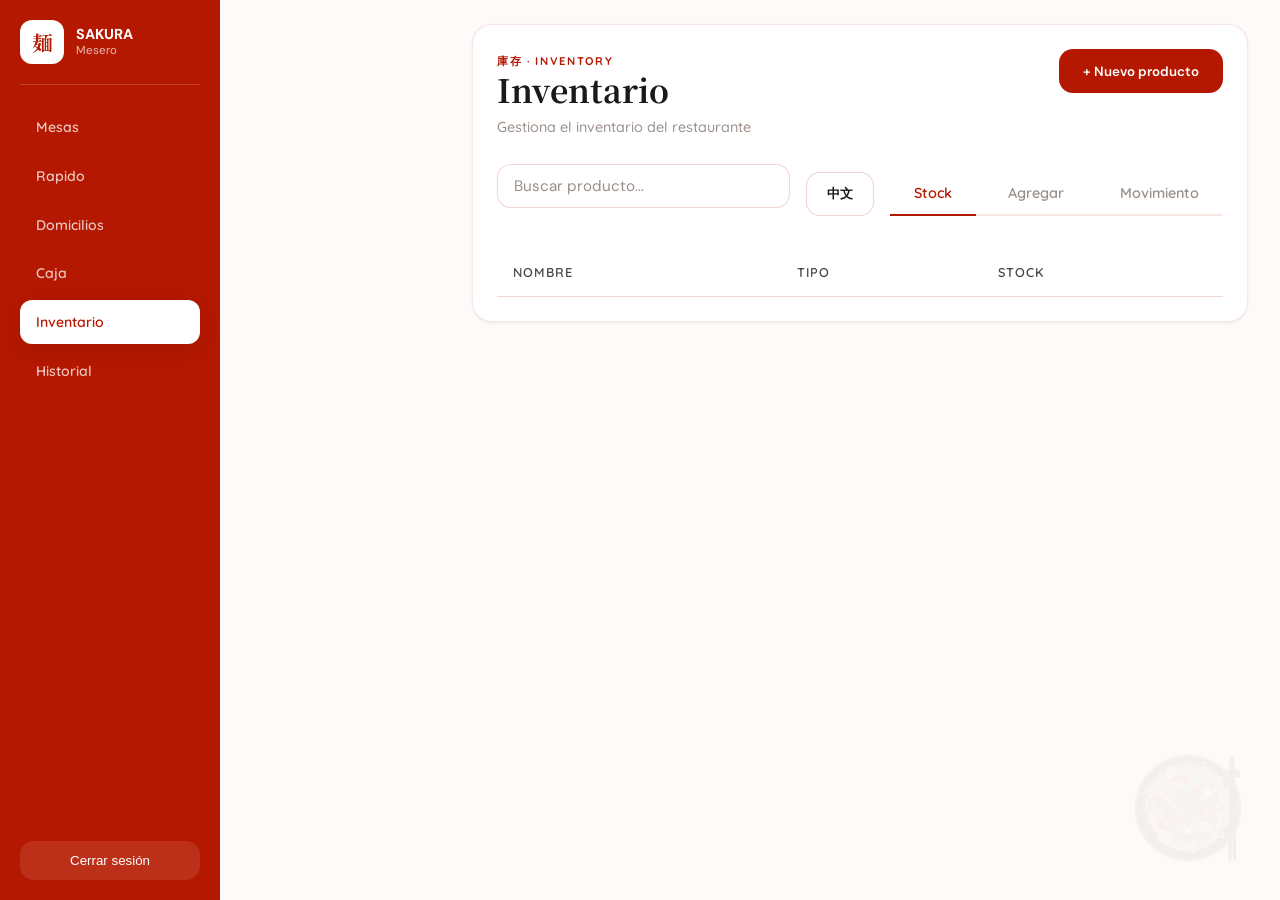
==== inventario/index.html @ f03bff2b "Cambios en rapido" ====
<!DOCTYPE html>
<html lang="es">
<head>
  <meta charset="UTF-8">
  <title>Inventario</title>
  <link rel="stylesheet" href="./style.css">
  <script src="script.js" defer></script>
</head>
<body>

<!-- Logo SAKURA -->


<!-- Kanjis decorativos -->
<span class="kanji-decorative" style="
  position: fixed;
  top: 2rem;
  left: 2rem;
  font-size: 8rem;
  line-height: 1;
  display: block;
  color: hsla(10, 80%, 55%, 0.08);
  font-weight: 700;
  user-select: none;
  z-index: 0;
">紅</span>

<!-- Imagen decorativa rotando -->
<img src="../src/chopsuey.png" alt="" class="decor-rotate" style="user-select: none;">

<div class="layout">
<aside class="sidebar">

  <div class="brand">
    <div class="logo">麺</div>
    <div>
      <h3>SAKURA</h3>
      <span>Mesero</span>
    </div>
  </div>

  <nav>
    <a href="../mesas/mesas_pedidos.html">Mesas</a>
      <a href="../NewRapido/index.html">Rapido</a>
      <a href="../domicilios/domicilios.html">Domicilios</a>
      <a href="../NewRapido/caja.html">Caja</a>
      <a class="active">Inventario</a>
      <a href="../historial/historial.html">Historial</a>
  </nav>

  <button class="logout" onclick="location.href = '../login/index.html'">Cerrar sesión</button>

</aside>

<main class="content">
  <div class="container">

    <div class="card">

      <!-- HEADER -->
      <div class="header">
        <div class="header-left">
          <span class="breadcrumb" id="breadcrumb">庫存 · INVENTORY</span>
          <h1 id="pageTitle">Inventario</h1>
          <p id="pageSubtitle">Gestiona el inventario del restaurante</p>
        </div>
        <button class="btn-primary" id="newBtn" onclick="cambiarSeccion('crear', document.querySelectorAll('.tabs button')[1])">+ Nuevo producto</button>
      </div>

      <div class="filters">
        <input type="text" id="search" placeholder="Buscar producto..." onkeyup="filtrar()">
        <button id="langToggle" class="lang-btn" onclick="cambiarIdioma()">中文</button>

        <div class="tabs">
          <button onclick="cambiarSeccion('stock', this)" class="active" id="tabStock">Stock</button>
        <button onclick="cambiarSeccion('crear', this)" id="tabCrear">Agregar</button>
        <button onclick="cambiarSeccion('mov', this)" id="tabMov">Movimiento</button>
        </div>
      </div>

      <!-- STOCK -->
      <div id="stock" class="seccion active">
        <table>
          <thead>
            <tr>
              <th id="thNombre">Nombre</th>
              <th id="thTipo">Tipo</th>
              <th id="thStock">Stock</th>
            </tr>
          </thead>
          <tbody id="tablaBody"></tbody>
        </table>
      </div>

      <!-- CREAR -->
      <div id="crear" class="seccion">
        <input type="text" id="nombre" placeholder="Nombre">
        <select id="tipo">
          <option value="gramos" id="optGramos">Gramos</option>
          <option value="unidad" id="optUnidad">Unidad</option>
        </select>
        <input type="number" id="stockInput" placeholder="Stock">
        <button class="btn-main" id="btnCrear" onclick="crearInsumo()">Crear</button>
      </div>

      <!-- MOVIMIENTO -->
      <div id="mov" class="seccion">
        <select id="insumoSelect"></select>
        <input type="number" id="cantidadMov" placeholder="Cantidad">
        <select id="tipoMov">
          <option value="entrada" id="optEntrada">Entrada</option>
          <option value="salida" id="optSalida">Salida</option>
          <option value="ajuste" id="optAjuste">Ajuste</option>
        </select>
        <button class="btn-main" id="btnAplicar" onclick="registrarMovimiento()">Aplicar</button>
      </div>

    </div>

  </div>
</main>

<div id="toast" class="toast"></div>
</body>
</html>
---- inventario/style.css ----
@import url('https://fonts.googleapis.com/css2?family=DM+Sans:wght@300;400;500;600;700&family=Noto+Serif+SC:wght@400;600;700&family=Quicksand:wght@400;500;600;700&display=swap');

/* ============================================================
   INVENTARIO — Sistema de diseño unificado con NewRapido
   Tablet-first · Sin scroll horizontal · Touch-optimized
   ============================================================ */

:root {
  --red:          #b41800;
  --red-hover:    #961400;
  --red-dark:     #7e1100;
  --red-soft:     #fae8e5;
  --red-ghost:    rgba(180,24,0,.08);

  --bg:           #ffffff;
  --bg-soft:      #fdfaf9;
  --bg-muted:     #f5f0ee;

  --ink:          #1a1a1a;
  --ink-soft:     #4a4540;
  --muted:        #9a8f89;
  --border:       rgba(180,24,0,.18);
  --border-light: rgba(180,24,0,.10);

  --sidebar-w:    220px;
  --header-h:     72px;

  --radius:       14px;
  --radius-lg:    20px;
  --radius-xl:    28px;

  --shadow-sm:    0 1px 3px rgba(60,20,10,.07);
  --shadow-md:    0 6px 20px rgba(60,20,10,.10);
  --shadow-lg:    0 16px 48px rgba(60,20,10,.14);

  --font-body:    'DM Sans', system-ui, sans-serif;
  --font-display: 'Noto Serif SC', serif;
  --font-ui:      'Quicksand', sans-serif;

  --transition:   .2s cubic-bezier(.4,0,.2,1);
}

*, *::before, *::after { 
  box-sizing: border-box; 
  margin: 0; 
  padding: 0; 
}

html {
  height: 100%;
  font-size: 16px;
  -webkit-text-size-adjust: 100%;
}

body {
  font-family: var(--font-body);
  background: var(--bg-soft);
  color: var(--ink);
  height: 100%;
  overflow-x: hidden;
  overflow-y: auto;
  -webkit-font-smoothing: antialiased;
  -webkit-tap-highlight-color: transparent;
}

.layout {
  display: flex;
  min-height: 100vh;
  overflow: hidden;
}

.sidebar {
  width: var(--sidebar-w);
  height: 100vh;
  background: var(--red);
  display: flex;
  flex-direction: column;
  padding: 1.25rem;
  z-index: 50;
  overflow: hidden;
  flex-shrink: 0;
}

.brand {
  display: flex;
  align-items: center;
  gap: .75rem;
  padding-bottom: 1.25rem;
  border-bottom: 1px solid rgba(255,255,255,.18);
  margin-bottom: 1.25rem;
  flex-shrink: 0;
}

.logo {
  width: 44px; 
  height: 44px;
  background: white;
  border-radius: 12px;
  display: flex;
  align-items: center;
  justify-content: center;
  flex-shrink: 0;
  overflow: hidden;
  font-family: var(--font-display);
  font-size: 1.3rem;
  color: var(--red);
  font-weight: 700;
  margin: 0;
  padding: 0;
}

.brand h3 {
  font-size: .9rem;
  font-weight: 700;
  color: white;
  line-height: 1.2;
  margin: 0;
}

.brand span {
  font-size: .72rem;
  color: rgba(255,255,255,.7);
  display: block;
}

nav {
  display: flex;
  flex-direction: column;
  gap: .3rem;
  flex: 1;
}

nav a {
  display: flex;
  align-items: center;
  gap: .6rem;
  padding: .75rem 1rem;
  border-radius: 12px;
  font-size: .875rem;
  font-weight: 600;
  color: rgba(255,255,255,.75);
  transition: var(--transition);
  font-family: var(--font-ui);
  min-height: 44px;
  text-decoration: none;
}

nav a:hover {
  background: rgba(255,255,255,.12);
  color: white;
}

nav a.active {
  background: white;
  color: var(--red);
  box-shadow: var(--shadow-md);
}

.logout {
  margin-top: auto;
  background: rgba(255,255,255,0.1);
  border: none;
  color: white;
  cursor: pointer;
  padding: 12px;
  border-radius: var(--radius);
  font-weight: 500;
  transition: background 0.2s;
}

.logout:hover {
 background: rgba(255,255,255,0.2);
}

.content {
  margin-left: var(--sidebar-w);
  flex: 1;
  display: flex;
  flex-direction: column;
  height: 100vh;
  overflow: hidden;
  min-width: 0;
}

.container {
  flex: 1;
  overflow-y: auto;
  overflow-x: hidden;
  padding: 1.5rem 2rem;
}

.card {
  background: var(--bg);
  border-radius: var(--radius-lg);
  border: 1px solid var(--border-light);
  box-shadow: var(--shadow-sm);
  padding: 1.5rem;
}

.header {
  display: flex;
  justify-content: space-between;
  align-items: flex-start;
  margin-bottom: 1.5rem;
  gap: 2rem;
}

.header-left {
  flex: 1;
}

.breadcrumb {
  font-size: .7rem;
  font-weight: 700;
  letter-spacing: .15em;
  text-transform: uppercase;
  color: var(--red);
  font-family: var(--font-ui);
  margin-bottom: .5rem;
}

#pageTitle {
  font-family: var(--font-display);
  font-size: clamp(1.5rem, 2.5vw, 2.25rem);
  font-weight: 700;
  line-height: 1.2;
  color: var(--ink);
  margin-bottom: .5rem;
}

#pageSubtitle {
  font-size: .9rem;
  color: var(--muted);
  line-height: 1.65;
  font-family: var(--font-ui);
  font-weight: 500;
}

.btn-primary {
  background: var(--red);
  color: white;
  border: none;
  padding: .75rem 1.5rem;
  border-radius: var(--radius);
  font-weight: 600;
  cursor: pointer;
  transition: var(--transition);
  font-family: var(--font-body);
  min-height: 44px;
  display: flex;
  align-items: center;
  white-space: nowrap;
}

.btn-primary:hover {
  background: var(--red-hover);
  box-shadow: var(--shadow-md);
}

.filters {
  display: flex;
  gap: 1rem;
  align-items: center;
  margin-bottom: 1.5rem;
  flex-wrap: wrap;
}

#search {
  flex: 1;
  min-width: 250px;
  height: 44px;
  border: 1.5px solid var(--border);
  background: var(--bg);
  border-radius: var(--radius);
  padding: 0 1rem;
  color: var(--ink);
  outline: none;
  transition: var(--transition);
  font-size: .95rem;
  font-family: var(--font-body);
}

#search::placeholder { color: var(--muted); }

#search:focus {
  border-color: var(--red);
  box-shadow: 0 0 0 3px rgba(180,24,0,.1);
}

.lang-btn {
  background: white;
  border: 1.5px solid var(--border);
  color: var(--ink);
  padding: .75rem 1.25rem;
  border-radius: var(--radius);
  cursor: pointer;
  font-weight: 600;
  transition: var(--transition);
  font-family: var(--font-ui);
  min-height: 44px;
}

.lang-btn:hover {
  border-color: var(--red);
  color: var(--red);
}

.tabs {
  display: flex;
  gap: .5rem;
  border-bottom: 2px solid var(--border-light);
}

.tabs button {
  padding: .75rem 1.5rem;
  border: none;
  background: none;
  color: var(--muted);
  font-weight: 600;
  cursor: pointer;
  transition: var(--transition);
  font-family: var(--font-ui);
  border-bottom: 2px solid transparent;
  margin-bottom: -2px;
  font-size: .9rem;
}

.tabs button:hover {
  color: var(--ink);
}

.tabs button.active {
  color: var(--red);
  border-bottom-color: var(--red);
}

.seccion {
  display: none;
}

.seccion.active {
  display: block;
  animation: fadeSlideUp .3s ease both;
}

@keyframes fadeSlideUp {
  from {
    opacity: 0;
    transform: translateY(10px);
  }
  to {
    opacity: 1;
    transform: translateY(0);
  }
}

table {
  width: 100%;
  border-collapse: collapse;
  margin-top: 1rem;
}

thead th {
  text-align: left;
  padding: 1rem;
  font-weight: 600;
  color: var(--ink-soft);
  font-size: .8rem;
  text-transform: uppercase;
  letter-spacing: .08em;
  border-bottom: 1.5px solid var(--border);
  font-family: var(--font-ui);
}

tbody td {
  padding: 1rem;
  border-bottom: 1px solid var(--border-light);
  color: var(--ink);
  font-size: .9rem;
}

tbody tr:hover {
  background: var(--bg-soft);
}

input[type="text"],
input[type="number"],
input[type="email"],
input[type="password"],
select,
textarea {
  width: 100%;
  padding: .75rem 1rem;
  border: 1.5px solid var(--border);
  background: var(--bg);
  border-radius: var(--radius);
  color: var(--ink);
  outline: none;
  transition: var(--transition);
  font-size: .95rem;
  font-family: var(--font-body);
  margin-bottom: 1rem;
}

input::placeholder,
textarea::placeholder {
  color: var(--muted);
}

input:focus,
select:focus,
textarea:focus {
  border-color: var(--red);
  box-shadow: 0 0 0 3px rgba(180,24,0,.1);
}

.btn-main {
  background: var(--red);
  color: white;
  border: none;
  padding: .75rem 1.5rem;
  border-radius: var(--radius);
  font-weight: 600;
  cursor: pointer;
  transition: var(--transition);
  width: 100%;
  min-height: 44px;
  font-family: var(--font-body);
}

.btn-main:hover {
  background: var(--red-hover);
}



/* ================= DECORATIVES ================= */

.kanji-decorative {
    font-family: 'Noto Serif JP', serif;
    pointer-events: none;
}

.decor-rotate {
    position: fixed;
    bottom: 2rem;
    right: 2rem;
    width: 120px;
    height: 120px;
    opacity: 0.05;
    animation: rotate 20s linear infinite;
    pointer-events: none;
}

@keyframes rotate {
    from { transform: rotate(0deg); }
    to { transform: rotate(360deg); }
}
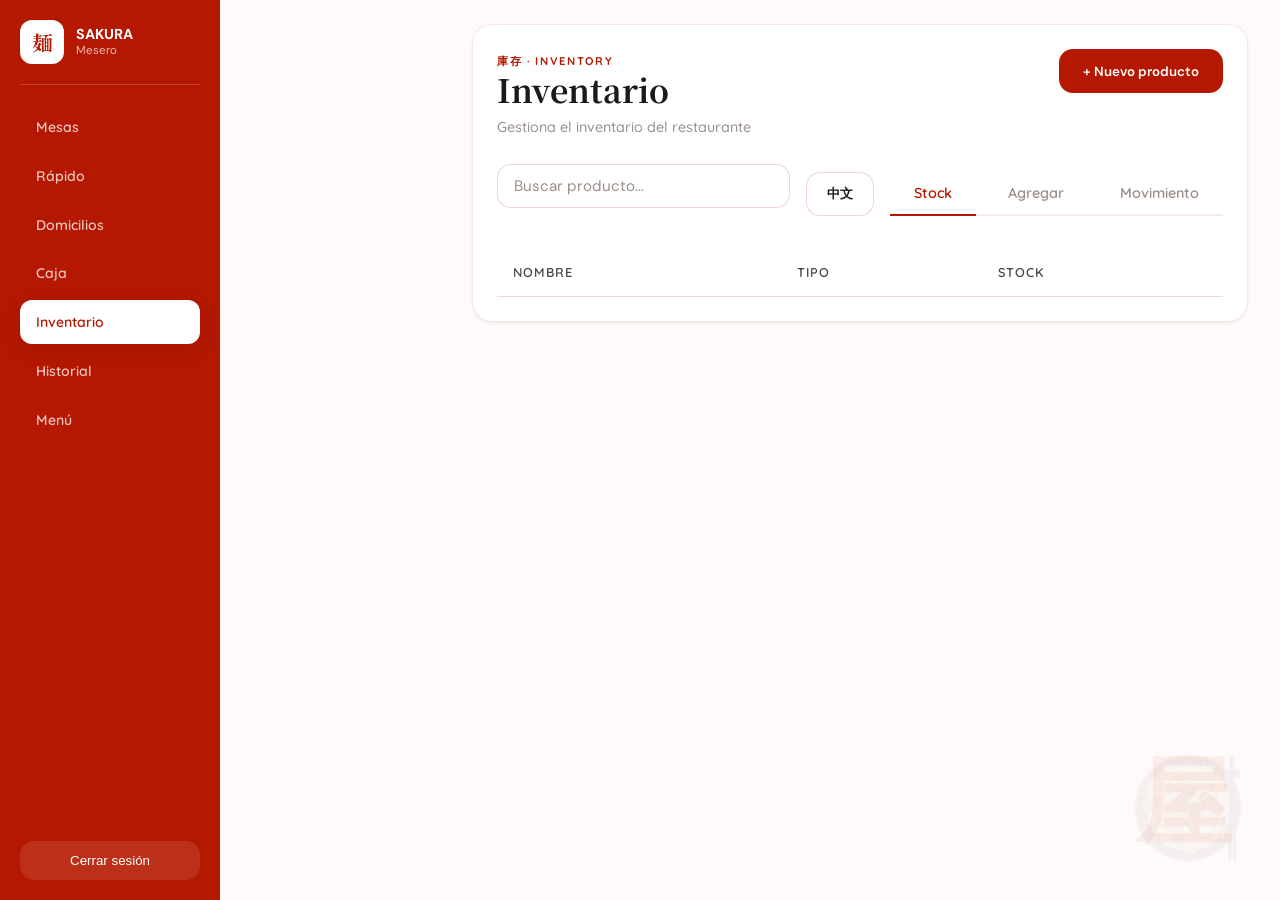
==== commit 0c96101c: "menu agregado" ====
--- a/inventario/index.html
+++ b/inventario/index.html
@@ -25,6 +25,19 @@
   z-index: 0;
 ">紅</span>
 
+<span class="kanji-decorative" style="
+  position: fixed;
+  bottom: 3rem;
+  right: 3rem;
+  font-size: 6rem;
+  line-height: 1;
+  display: block;
+  color: hsla(10, 80%, 55%, 0.08);
+  font-weight: 700;
+  user-select: none;
+  z-index: 0;
+">屋</span>
+
 <!-- Imagen decorativa rotando -->
 <img src="../src/chopsuey.png" alt="" class="decor-rotate" style="user-select: none;">
 
@@ -41,11 +54,12 @@
 
   <nav>
     <a href="../mesas/mesas_pedidos.html">Mesas</a>
-      <a href="../NewRapido/index.html">Rapido</a>
-      <a href="../domicilios/domicilios.html">Domicilios</a>
-      <a href="../NewRapido/caja.html">Caja</a>
-      <a class="active">Inventario</a>
-      <a href="../historial/historial.html">Historial</a>
+    <a href="../NewRapido/index.html">Rápido</a>
+    <a href="../domicilios/domicilios.html">Domicilios</a>
+    <a href="#">Caja</a>
+    <a class="active">Inventario</a>
+    <a href="../historial/historial.html">Historial</a>
+    <a href="../menu/menu.html">Menú</a>
   </nav>
 
   <button class="logout" onclick="location.href = '../login/index.html'">Cerrar sesión</button>
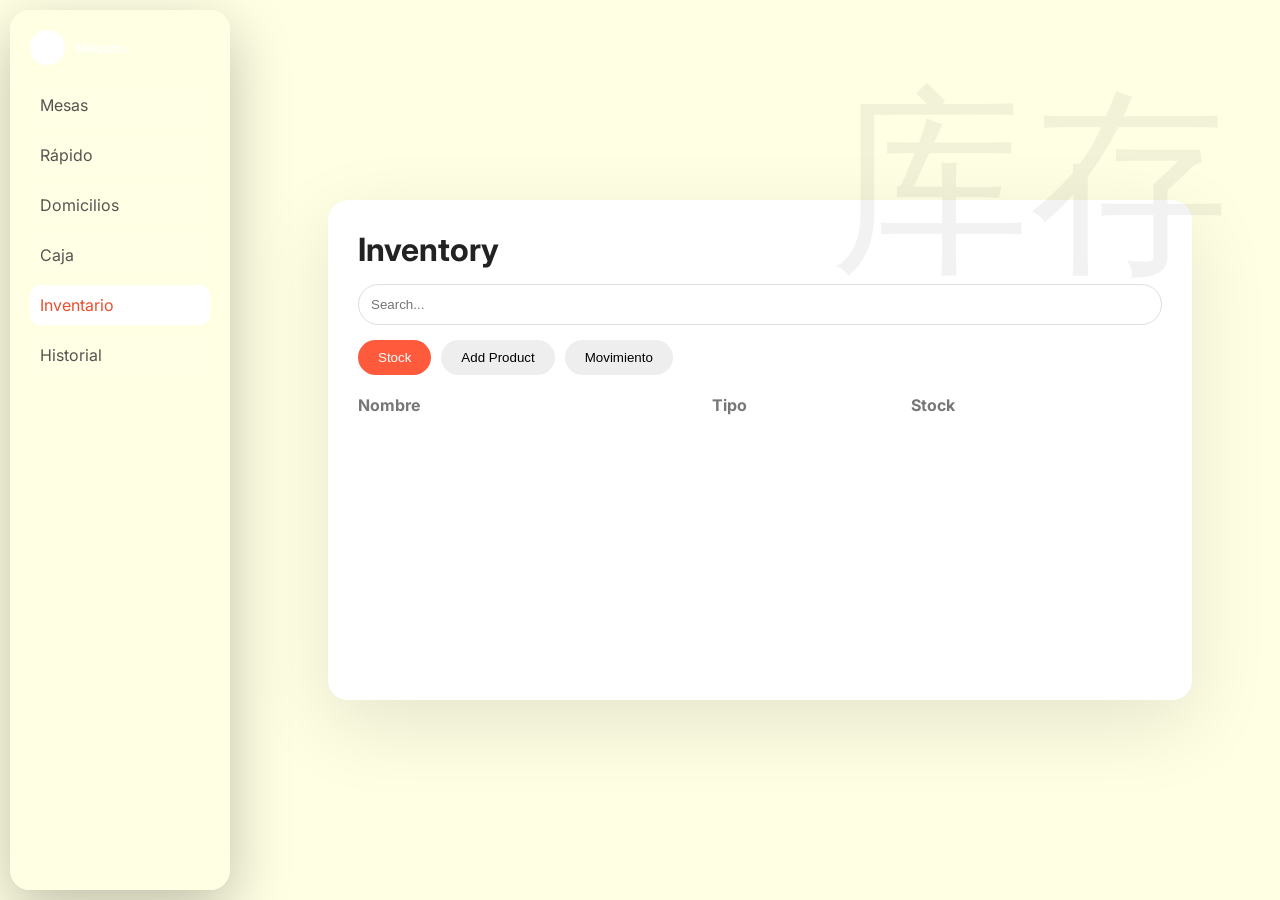
==== commit c4c61f7a: "Merge branch 'inventario'" ====
--- a/inventario/index.html
+++ b/inventario/index.html
@@ -4,91 +4,43 @@
   <meta charset="UTF-8">
   <title>Inventario</title>
   <link rel="stylesheet" href="./style.css">
-  <script src="script.js" defer></script>
 </head>
 <body>
 
-<!-- Logo SAKURA -->
-
-
-<!-- Kanjis decorativos -->
-<span class="kanji-decorative" style="
-  position: fixed;
-  top: 2rem;
-  left: 2rem;
-  font-size: 8rem;
-  line-height: 1;
-  display: block;
-  color: hsla(10, 80%, 55%, 0.08);
-  font-weight: 700;
-  user-select: none;
-  z-index: 0;
-">紅</span>
-
-<span class="kanji-decorative" style="
-  position: fixed;
-  bottom: 3rem;
-  right: 3rem;
-  font-size: 6rem;
-  line-height: 1;
-  display: block;
-  color: hsla(10, 80%, 55%, 0.08);
-  font-weight: 700;
-  user-select: none;
-  z-index: 0;
-">屋</span>
-
-<!-- Imagen decorativa rotando -->
-<img src="../src/chopsuey.png" alt="" class="decor-rotate" style="user-select: none;">
-
-<div class="layout">
+<div class="app">
 <aside class="sidebar">
 
-  <div class="brand">
-    <div class="logo">麺</div>
-    <div>
-      <h3>SAKURA</h3>
-      <span>Mesero</span>
-    </div>
+  <div class="user">
+    <div class="avatar"></div>
+    <span>Mesero</span>
   </div>
 
   <nav>
-    <a href="../mesas/mesas_pedidos.html">Mesas</a>
-    <a href="../NewRapido/index.html">Rápido</a>
-    <a href="../domicilios/domicilios.html">Domicilios</a>
-    <a href="#">Caja</a>
-    <a class="active">Inventario</a>
-    <a href="../historial/historial.html">Historial</a>
-    <a href="../menu/menu.html">Menú</a>
+    <a href="../mesas/pedidos/mesas.pedidos.html">Mesas</a>
+    <a href="rapido.html">Rápido</a>
+    <a href="domicilios.html">Domicilios</a>
+    <a href="caja.html">Caja</a>
+    <a href="inventario.html" class="active">Inventario</a>
+    <a href="historial.html">Historial</a>
   </nav>
-
-  <button class="logout" onclick="location.href = '../login/index.html'">Cerrar sesión</button>
 
 </aside>
 
-<main class="content">
+<main class="main">
   <div class="container">
 
     <div class="card">
 
       <!-- HEADER -->
       <div class="header">
-        <div class="header-left">
-          <span class="breadcrumb" id="breadcrumb">庫存 · INVENTORY</span>
-          <h1 id="pageTitle">Inventario</h1>
-          <p id="pageSubtitle">Gestiona el inventario del restaurante</p>
-        </div>
-        <button class="btn-primary" id="newBtn" onclick="cambiarSeccion('crear', document.querySelectorAll('.tabs button')[1])">+ Nuevo producto</button>
-      </div>
+        <h1>Inventory</h1>
 
-      <div class="filters">
-        <input type="text" id="search" placeholder="Buscar producto..." onkeyup="filtrar()">
-        <button id="langToggle" class="lang-btn" onclick="cambiarIdioma()">中文</button>
+        <input type="text" id="search" placeholder="Search..." onkeyup="filtrar()">
 
         <div class="tabs">
-          <button onclick="cambiarSeccion('stock', this)" class="active" id="tabStock">Stock</button>
-        <button onclick="cambiarSeccion('crear', this)" id="tabCrear">Agregar</button>
-        <button onclick="cambiarSeccion('mov', this)" id="tabMov">Movimiento</button>
+          <button onclick="cambiarSeccion('stock', this)" class="active">Stock</button>
+        <button onclick="cambiarSeccion('crear', this)">Add Product</button>
+        <button onclick="cambiarSeccion('mov', this)">Movimiento</button>
         </div>
       </div>
 
@@ -97,9 +49,9 @@
         <table>
           <thead>
             <tr>
-              <th id="thNombre">Nombre</th>
-              <th id="thTipo">Tipo</th>
-              <th id="thStock">Stock</th>
+              <th>Nombre</th>
+              <th>Tipo</th>
+              <th>Stock</th>
             </tr>
           </thead>
           <tbody id="tablaBody"></tbody>
@@ -110,11 +62,11 @@
       <div id="crear" class="seccion">
         <input type="text" id="nombre" placeholder="Nombre">
         <select id="tipo">
-          <option value="gramos" id="optGramos">Gramos</option>
-          <option value="unidad" id="optUnidad">Unidad</option>
+          <option value="gramos">Gramos</option>
+          <option value="unidad">Unidad</option>
         </select>
         <input type="number" id="stockInput" placeholder="Stock">
-        <button class="btn-main" id="btnCrear" onclick="crearInsumo()">Crear</button>
+        <button class="btn-main" onclick="crearInsumo()">Crear</button>
       </div>
 
       <!-- MOVIMIENTO -->
@@ -122,11 +74,11 @@
         <select id="insumoSelect"></select>
         <input type="number" id="cantidadMov" placeholder="Cantidad">
         <select id="tipoMov">
-          <option value="entrada" id="optEntrada">Entrada</option>
-          <option value="salida" id="optSalida">Salida</option>
-          <option value="ajuste" id="optAjuste">Ajuste</option>
+          <option value="entrada">Entrada</option>
+          <option value="salida">Salida</option>
+          <option value="ajuste">Ajuste</option>
         </select>
-        <button class="btn-main" id="btnAplicar" onclick="registrarMovimiento()">Aplicar</button>
+        <button class="btn-main" onclick="registrarMovimiento()">Aplicar</button>
       </div>
 
     </div>
@@ -134,6 +86,13 @@
   </div>
 </main>
 
+</div>
+
+
+
+  </div>
+</div>
 <div id="toast" class="toast"></div>
+<script src="script.js"></script>
 </body>
 </html>
--- a/inventario/style.css
+++ b/inventario/style.css
@@ -1,458 +1,557 @@
-@import url('https://fonts.googleapis.com/css2?family=DM+Sans:wght@300;400;500;600;700&family=Noto+Serif+SC:wght@400;600;700&family=Quicksand:wght@400;500;600;700&display=swap');
-
-/* ============================================================
-   INVENTARIO — Sistema de diseño unificado con NewRapido
-   Tablet-first · Sin scroll horizontal · Touch-optimized
-   ============================================================ */
+@import url('https://fonts.googleapis.com/css2?family=Inter:wght@300;400;500;700&display=swap');
 
 :root {
-  --red:          #b41800;
-  --red-hover:    #961400;
-  --red-dark:     #7e1100;
-  --red-soft:     #fae8e5;
-  --red-ghost:    rgba(180,24,0,.08);
-
-  --bg:           #ffffff;
-  --bg-soft:      #fdfaf9;
-  --bg-muted:     #f5f0ee;
-
-  --ink:          #1a1a1a;
-  --ink-soft:     #4a4540;
-  --muted:        #9a8f89;
-  --border:       rgba(180,24,0,.18);
-  --border-light: rgba(180,24,0,.10);
-
-  --sidebar-w:    220px;
-  --header-h:     72px;
-
-  --radius:       14px;
-  --radius-lg:    20px;
-  --radius-xl:    28px;
-
-  --shadow-sm:    0 1px 3px rgba(60,20,10,.07);
-  --shadow-md:    0 6px 20px rgba(60,20,10,.10);
-  --shadow-lg:    0 16px 48px rgba(60,20,10,.14);
-
-  --font-body:    'DM Sans', system-ui, sans-serif;
-  --font-display: 'Noto Serif SC', serif;
-  --font-ui:      'Quicksand', sans-serif;
-
-  --transition:   .2s cubic-bezier(.4,0,.2,1);
-}
-
-*, *::before, *::after { 
-  box-sizing: border-box; 
-  margin: 0; 
-  padding: 0; 
-}
-
-html {
-  height: 100%;
-  font-size: 16px;
-  -webkit-text-size-adjust: 100%;
+    --primary: #ff5a3c;
+    --primary-dark: #e94e2e;
+    --sidebar: linear-gradient(180deg, rgb(255, 255, 228), rgb(255, 255, 228));
+    --bg: rgb(255, 255, 228);
+    --card: #2a2a2a;
+    --text: #ffffff;
+    --soft-text: #cfcfcf;
+}
+
+/* RESET */
+* {
+    box-sizing: border-box;
+    margin: 0;
+    padding: 0;
 }
 
 body {
-  font-family: var(--font-body);
-  background: var(--bg-soft);
-  color: var(--ink);
-  height: 100%;
-  overflow-x: hidden;
-  overflow-y: auto;
-  -webkit-font-smoothing: antialiased;
-  -webkit-tap-highlight-color: transparent;
-}
-
-.layout {
-  display: flex;
-  min-height: 100vh;
-  overflow: hidden;
-}
+    margin: 0;
+    font-family: 'Inter', sans-serif;
+    background: var(--bg);
+    color: var(--text);
+}
+
+/* ================= CARD PRINCIPAL ================= */
+
+.login__card {
+    width: 100%;
+    max-width: 2500px;
+    background: #ffffff;
+    border-radius: 24px;
+    padding: 50px;
+
+    display: flex;
+    position: relative;
+    overflow: hidden;
+
+    box-shadow: 0 20px 60px rgba(0, 0, 0, 0.06);
+}
+
+/* ================= SECCIONES ================= */
+
+.login__info,
+.login__visual,
+.register__info {
+    width: 50%;
+    transition: all 0.6s cubic-bezier(0.65, 0, 0.35, 1);
+}
+
+/* ================= TIPOGRAFÍA ================= */
+
+.login__chinese {
+    color: var(--primary);
+    font-size: 26px;
+    font-weight: 500;
+    margin-bottom: 20px;
+    letter-spacing: 2px;
+}
+
+.register__chinese {
+    color: var(--primary);
+    font-size: 24px;
+    font-weight: 500;
+}
+
+.login__title {
+    font-size: 36px;
+    font-weight: 700;
+    margin-bottom: 10px;
+    line-height: 1.2;
+    color: #2a2a2a;
+}
+
+h2{
+    color: #2a2a2a;
+}
+
+.login__text {
+    font-size: 14px;
+    line-height: 1.6;
+    color: hsl(0 0% 40%);
+    margin-bottom: 25px;
+}
+
+/* ================= FORM ================= */
+
+.form {
+    width: 100%;
+}
+
+.form__group {
+    margin-bottom: 15px;
+}
+
+.form input,
+select {
+    width: 100%;
+    height: 48px;
+    padding: 12px;
+    border: 1px solid var(--gray);
+    border-radius: 10px;
+    font-size: 14px;
+    background: var(--soft-gray);
+    transition: all 0.2s ease;
+}
+
+.form input:focus,
+select:focus {
+    outline: none;
+    border-color: var(--primary);
+    background: white;
+}
+
+/* ================= BOTONES ================= */
+
+.botones {
+    display: flex;
+    gap: 5px;
+    margin-top: 30px;
+    height: 52px;
+}
+
+.btn-primary {
+    width: 100%;
+    background: var(--primary);
+    color: white;
+    border: none;
+    padding: 10px;
+    border-radius: 8px;
+    cursor: pointer;
+}
+
+.btn-primary:hover {
+    background: #d94325;
+}
+
+.btn-secondary {
+    width: 100%;
+    border: 1px solid var(--primary);
+    background: transparent;
+    color: var(--primary);
+    padding: 10px;
+    border-radius: 8px;
+}
+
+.btn-secondary:hover {
+    background: var(--primary);
+    color: white;
+}
+
+.btn-thirdy {
+    width: 100%;
+    height: 52px;
+    margin-top: 10px;
+    background: transparent;
+    border: 1px solid var(--primary);
+    border-radius: 12px;
+    color: var(--primary);
+    font-size: 15px;
+    cursor: pointer;
+    transition: all 0.25s ease;
+}
+
+.btn-thirdy:hover {
+    background: var(--primary);
+    color: white;
+}
+
+/* ================= VISUAL ================= */
+
+.login__visual {
+    display: flex;
+    align-items: center;
+    justify-content: center;
+        width: 700px;
+    height: 700px;
+}
+
+.login__image {
+    width: 100%;
+    max-width: 320px;
+    transition: transform 0.6s ease;
+}
+
+.login__logo {
+    position: absolute;
+    bottom: -10px;
+    right: 20px;
+    width: 110px;
+    opacity: 0.9;
+}
+
+/* ================= REGISTRO ================= */
+
+.register__info {
+    position: absolute;
+    top: 0;
+    right: 0;
+    height: 100%;
+    padding: 50px;
+
+    display: flex;
+    flex-direction: column;
+    justify-content: center;
+
+    opacity: 0;
+    transform: translateX(100%);
+}
+
+/* ================= TABLAS ================= */
+
+table {
+    width: 100%;
+    border-collapse: collapse;
+    color: #333;
+}
+
+th {
+    text-align: left;
+    padding-bottom: 10px;
+}
+
+td {
+    padding: 10px 0;
+    border-bottom: 1px solid #ccc;
+}
+
+tr:hover {
+    background: var(--soft-gray);
+}
+
+/* ================= ESTADOS ================= */
+
+.login__card.active .login__info {
+    transform: translateX(-100%);
+    opacity: 0;
+}
+
+.login__card.active .login__visual {
+    transform: translateX(-120%);
+        width: 700px;
+    height: 700px;
+}
+
+.login__card.active .register__info {
+    transform: translateX(0);
+    opacity: 1;
+}
+
+.login__card.active .login__image {
+    transform: rotate(-180deg) scale(0.9);
+}
+
+/* ================= RESPONSIVE ================= */
+
+@media (max-width: 768px) {
+
+    .login__card {
+        flex-direction: column;
+        padding: 30px;
+    }
+
+    .login__info,
+    .login__visual {
+
+        width: 700px;
+    height: 700px;
+}
+    .register__info {
+        width: 100%;
+    }
+
+    .register__info {
+        position: relative;
+        transform: translateX(0);
+        opacity: 1;
+    }
+
+    .login__logo {
+        position: static;
+        margin-top: 20px;
+    }
+}
+
+/* BLOQUES SEPARADOS */
+.bloque {
+    background: #ececec;
+    padding: 20px;
+    border-radius: 15px;
+    margin-bottom: 20px;
+}
+
+/* TITULOS INTERNOS */
+.bloque h3 {
+    font-size: 14px;
+    margin-bottom: 10px;
+    color: hsl(0 0% 30%);
+}
+
+/* CONTENEDOR TABLA */
+.tabla-container {
+    background: #eeeeee;
+    padding: 20px;
+    border-radius: 15px;
+}
+
+/* SCROLL SI CRECE */
+.tabla-container table {
+    margin-top: 10px;
+}
+
+.tabla-container {
+    max-height: 400px;
+    overflow-y: auto;
+    width: 700px;
+    height: 700px;
+}
+
+/* MEJOR DISTRIBUCIÓN */
+.login__info {
+    width: 40%;
+}
+
+.login__visual {
+    padding-left: 10px;
+    align-items: flex-start; /* 👈 clave */
+    width: 700px;
+    height: 700px;
+}
+
+/* EVITA QUE TODO SE APRIETE */
+.login__card {
+    width: 100%;
+    height: 100%;
+    background: #f5f5f5;
+    border-radius: 20px;
+    padding: 25px;
+
+    display: flex;
+    gap: 30px;
+}
+
+/* ================= SIDEBAR ================= */
 
 .sidebar {
-  width: var(--sidebar-w);
-  height: 100vh;
-  background: var(--red);
-  display: flex;
-  flex-direction: column;
-  padding: 1.25rem;
-  z-index: 50;
-  overflow: hidden;
-  flex-shrink: 0;
-}
-
-.brand {
-  display: flex;
-  align-items: center;
-  gap: .75rem;
-  padding-bottom: 1.25rem;
-  border-bottom: 1px solid rgba(255,255,255,.18);
-  margin-bottom: 1.25rem;
-  flex-shrink: 0;
-}
-
-.logo {
-  width: 44px; 
-  height: 44px;
-  background: white;
-  border-radius: 12px;
-  display: flex;
-  align-items: center;
-  justify-content: center;
-  flex-shrink: 0;
-  overflow: hidden;
-  font-family: var(--font-display);
-  font-size: 1.3rem;
-  color: var(--red);
-  font-weight: 700;
-  margin: 0;
-  padding: 0;
-}
-
-.brand h3 {
-  font-size: .9rem;
-  font-weight: 700;
-  color: white;
-  line-height: 1.2;
-  margin: 0;
-}
-
-.brand span {
-  font-size: .72rem;
-  color: rgba(255,255,255,.7);
-  display: block;
-}
-
-nav {
-  display: flex;
-  flex-direction: column;
-  gap: .3rem;
-  flex: 1;
-}
-
-nav a {
-  display: flex;
-  align-items: center;
-  gap: .6rem;
-  padding: .75rem 1rem;
-  border-radius: 12px;
-  font-size: .875rem;
-  font-weight: 600;
-  color: rgba(255,255,255,.75);
-  transition: var(--transition);
-  font-family: var(--font-ui);
-  min-height: 44px;
-  text-decoration: none;
-}
-
-nav a:hover {
-  background: rgba(255,255,255,.12);
-  color: white;
-}
-
-nav a.active {
-  background: white;
-  color: var(--red);
-  box-shadow: var(--shadow-md);
-}
-
-.logout {
-  margin-top: auto;
-  background: rgba(255,255,255,0.1);
-  border: none;
-  color: white;
-  cursor: pointer;
-  padding: 12px;
-  border-radius: var(--radius);
-  font-weight: 500;
-  transition: background 0.2s;
-}
-
-.logout:hover {
- background: rgba(255,255,255,0.2);
-}
-
-.content {
-  margin-left: var(--sidebar-w);
-  flex: 1;
-  display: flex;
-  flex-direction: column;
-  height: 100vh;
-  overflow: hidden;
-  min-width: 0;
+    width: 220px;
+    background: var(--sidebar);
+    padding: 20px;
+    border-radius: 20px;
+    margin: 10px;
+    display: flex;
+    flex-direction: column;
+    gap: 20px;
+    border: 5px black;
+    box-shadow: 0 20px 60px rgba(0, 0, 0, 0.25);
+}
+
+/* USER */
+.user {
+    display: flex;
+    align-items: center;
+    gap: 10px;
+    color: white;
+}
+
+.avatar {
+    width: 35px;
+    height: 35px;
+    background: white;
+    border-radius: 50%;
+}
+
+.user span {
+    font-size: 14px;
+    font-weight: 500;
+}
+
+/* NAV */
+.sidebar nav {
+    display: flex;
+    flex-direction: column;
+    gap: 10px;
+    border: 5px black;
+}
+
+/* LINKS */
+.sidebar a {
+    padding: 10px;
+    border-radius: 10px;
+    text-decoration: none;
+    color: rgb(58, 55, 55);
+    background: rgba(255,255,255,0.1);
+    transition: 0.2s;
+    border: 5px black;
+}
+
+/* HOVER */
+.sidebar a:hover {
+    background: rgba(255,255,255,0.25);
+}
+
+/* ACTIVO */
+.sidebar a.active {
+    background: white;
+    color: var(--primary-dark);
+    border: 5px black;
+}
+
+/* OPCIONAL: estado inactivo visual */
+.sidebar a:not(.active) {
+    opacity: 0.85;
+    border: 5px black;
+}
+
+.app {
+    display: flex;
+    height: 100vh;
+}
+
+/* FONDO */
+.main {
+    flex: 1;
+    padding: 40px;
+    display: flex;
+}
+
+/* LETRAS CHINAS DE FONDO */
+.main::before {
+    content: "库存";
+    position: absolute;
+    right: 50px;
+    top: 50px;
+    font-size: 200px;
+    color: rgba(0,0,0,0.05);
+    pointer-events: none;
+}
+
+/* CARD */
+.card {
+    width: 90%;
+    max-width: 1100px;
+    min-height: 500px;
+
+    background: #fff;
+    border-radius: 20px;
+    padding: 30px;
+
+    box-shadow: 0 25px 80px rgba(0,0,0,0.1);
+}
+
+/* HEADER */
+.header h1 {
+    font-size: 32px;
+    color: #222;
+}
+
+.header input {
+    width: 100%;
+    margin: 15px 0;
+    padding: 12px;
+    border-radius: 25px;
+    border: 1px solid #ddd;
+}
+
+/* TABS */
+.tabs {
+    display: flex;
+    gap: 10px;
+}
+
+.tabs button {
+    padding: 10px 20px;
+    border-radius: 20px;
+    border: none;
+    background: #eee;
+    cursor: pointer;
+}
+
+.tabs button.active {
+    background: #ff5a3c;
+    color: white;
+}
+
+/* SECCIONES */
+.seccion {
+    display: none;
+    margin-top: 20px;
+}
+
+.seccion.active {
+    display: block;
+}
+
+/* TABLA */
+table {
+    width: 100%;
+}
+
+th {
+    text-align: left;
+    color: #777;
+}
+
+td {
+    padding: 10px 0;
+    border-bottom: 1px solid #eee;
+}
+
+/* BOTÓN PRINCIPAL */
+.btn-main {
+    background: #ff5a3c;
+    color: white;
+    border: none;
+    padding: 12px;
+    border-radius: 10px;
+    width: 100%;
+    margin-top: 10px;
+}
+
+/* INPUTS */
+.seccion input, .seccion select {
+    width: 100%;
+    padding: 12px;
+    margin-bottom: 10px;
+    border-radius: 10px;
+    border: 1px solid #ddd;
 }
 
 .container {
-  flex: 1;
-  overflow-y: auto;
-  overflow-x: hidden;
-  padding: 1.5rem 2rem;
-}
-
-.card {
-  background: var(--bg);
-  border-radius: var(--radius-lg);
-  border: 1px solid var(--border-light);
-  box-shadow: var(--shadow-sm);
-  padding: 1.5rem;
-}
-
-.header {
-  display: flex;
-  justify-content: space-between;
-  align-items: flex-start;
-  margin-bottom: 1.5rem;
-  gap: 2rem;
-}
-
-.header-left {
-  flex: 1;
-}
-
-.breadcrumb {
-  font-size: .7rem;
-  font-weight: 700;
-  letter-spacing: .15em;
-  text-transform: uppercase;
-  color: var(--red);
-  font-family: var(--font-ui);
-  margin-bottom: .5rem;
-}
-
-#pageTitle {
-  font-family: var(--font-display);
-  font-size: clamp(1.5rem, 2.5vw, 2.25rem);
-  font-weight: 700;
-  line-height: 1.2;
-  color: var(--ink);
-  margin-bottom: .5rem;
-}
-
-#pageSubtitle {
-  font-size: .9rem;
-  color: var(--muted);
-  line-height: 1.65;
-  font-family: var(--font-ui);
-  font-weight: 500;
-}
-
-.btn-primary {
-  background: var(--red);
-  color: white;
-  border: none;
-  padding: .75rem 1.5rem;
-  border-radius: var(--radius);
-  font-weight: 600;
-  cursor: pointer;
-  transition: var(--transition);
-  font-family: var(--font-body);
-  min-height: 44px;
-  display: flex;
-  align-items: center;
-  white-space: nowrap;
-}
-
-.btn-primary:hover {
-  background: var(--red-hover);
-  box-shadow: var(--shadow-md);
-}
-
-.filters {
-  display: flex;
-  gap: 1rem;
-  align-items: center;
-  margin-bottom: 1.5rem;
-  flex-wrap: wrap;
-}
-
-#search {
-  flex: 1;
-  min-width: 250px;
-  height: 44px;
-  border: 1.5px solid var(--border);
-  background: var(--bg);
-  border-radius: var(--radius);
-  padding: 0 1rem;
-  color: var(--ink);
-  outline: none;
-  transition: var(--transition);
-  font-size: .95rem;
-  font-family: var(--font-body);
-}
-
-#search::placeholder { color: var(--muted); }
-
-#search:focus {
-  border-color: var(--red);
-  box-shadow: 0 0 0 3px rgba(180,24,0,.1);
-}
-
-.lang-btn {
-  background: white;
-  border: 1.5px solid var(--border);
-  color: var(--ink);
-  padding: .75rem 1.25rem;
-  border-radius: var(--radius);
-  cursor: pointer;
-  font-weight: 600;
-  transition: var(--transition);
-  font-family: var(--font-ui);
-  min-height: 44px;
-}
-
-.lang-btn:hover {
-  border-color: var(--red);
-  color: var(--red);
-}
-
-.tabs {
-  display: flex;
-  gap: .5rem;
-  border-bottom: 2px solid var(--border-light);
-}
-
-.tabs button {
-  padding: .75rem 1.5rem;
-  border: none;
-  background: none;
-  color: var(--muted);
-  font-weight: 600;
-  cursor: pointer;
-  transition: var(--transition);
-  font-family: var(--font-ui);
-  border-bottom: 2px solid transparent;
-  margin-bottom: -2px;
-  font-size: .9rem;
-}
-
-.tabs button:hover {
-  color: var(--ink);
-}
-
-.tabs button.active {
-  color: var(--red);
-  border-bottom-color: var(--red);
-}
-
-.seccion {
-  display: none;
-}
-
-.seccion.active {
-  display: block;
-  animation: fadeSlideUp .3s ease both;
-}
-
-@keyframes fadeSlideUp {
-  from {
+    width: 100%;
+    height: 100%;
+    display: flex;
+    justify-content: center;
+    align-items: center;
+}
+
+.toast {
+    position: fixed;
+    bottom: 30px;
+    right: 30px;
+    background: #ff5a3c;
+    color: white;
+    padding: 15px 25px;
+    border-radius: 12px;
+    box-shadow: 0 10px 30px rgba(0,0,0,0.2);
     opacity: 0;
-    transform: translateY(10px);
-  }
-  to {
+    transform: translateY(20px);
+    transition: 0.3s;
+    z-index: 999;
+}
+
+.toast.show {
     opacity: 1;
     transform: translateY(0);
-  }
-}
-
-table {
-  width: 100%;
-  border-collapse: collapse;
-  margin-top: 1rem;
-}
-
-thead th {
-  text-align: left;
-  padding: 1rem;
-  font-weight: 600;
-  color: var(--ink-soft);
-  font-size: .8rem;
-  text-transform: uppercase;
-  letter-spacing: .08em;
-  border-bottom: 1.5px solid var(--border);
-  font-family: var(--font-ui);
-}
-
-tbody td {
-  padding: 1rem;
-  border-bottom: 1px solid var(--border-light);
-  color: var(--ink);
-  font-size: .9rem;
-}
-
-tbody tr:hover {
-  background: var(--bg-soft);
-}
-
-input[type="text"],
-input[type="number"],
-input[type="email"],
-input[type="password"],
-select,
-textarea {
-  width: 100%;
-  padding: .75rem 1rem;
-  border: 1.5px solid var(--border);
-  background: var(--bg);
-  border-radius: var(--radius);
-  color: var(--ink);
-  outline: none;
-  transition: var(--transition);
-  font-size: .95rem;
-  font-family: var(--font-body);
-  margin-bottom: 1rem;
-}
-
-input::placeholder,
-textarea::placeholder {
-  color: var(--muted);
-}
-
-input:focus,
-select:focus,
-textarea:focus {
-  border-color: var(--red);
-  box-shadow: 0 0 0 3px rgba(180,24,0,.1);
-}
-
-.btn-main {
-  background: var(--red);
-  color: white;
-  border: none;
-  padding: .75rem 1.5rem;
-  border-radius: var(--radius);
-  font-weight: 600;
-  cursor: pointer;
-  transition: var(--transition);
-  width: 100%;
-  min-height: 44px;
-  font-family: var(--font-body);
-}
-
-.btn-main:hover {
-  background: var(--red-hover);
-}
-
-
-
-/* ================= DECORATIVES ================= */
-
-.kanji-decorative {
-    font-family: 'Noto Serif JP', serif;
-    pointer-events: none;
-}
-
-.decor-rotate {
-    position: fixed;
-    bottom: 2rem;
-    right: 2rem;
-    width: 120px;
-    height: 120px;
-    opacity: 0.05;
-    animation: rotate 20s linear infinite;
-    pointer-events: none;
-}
-
-@keyframes rotate {
-    from { transform: rotate(0deg); }
-    to { transform: rotate(360deg); }
 }
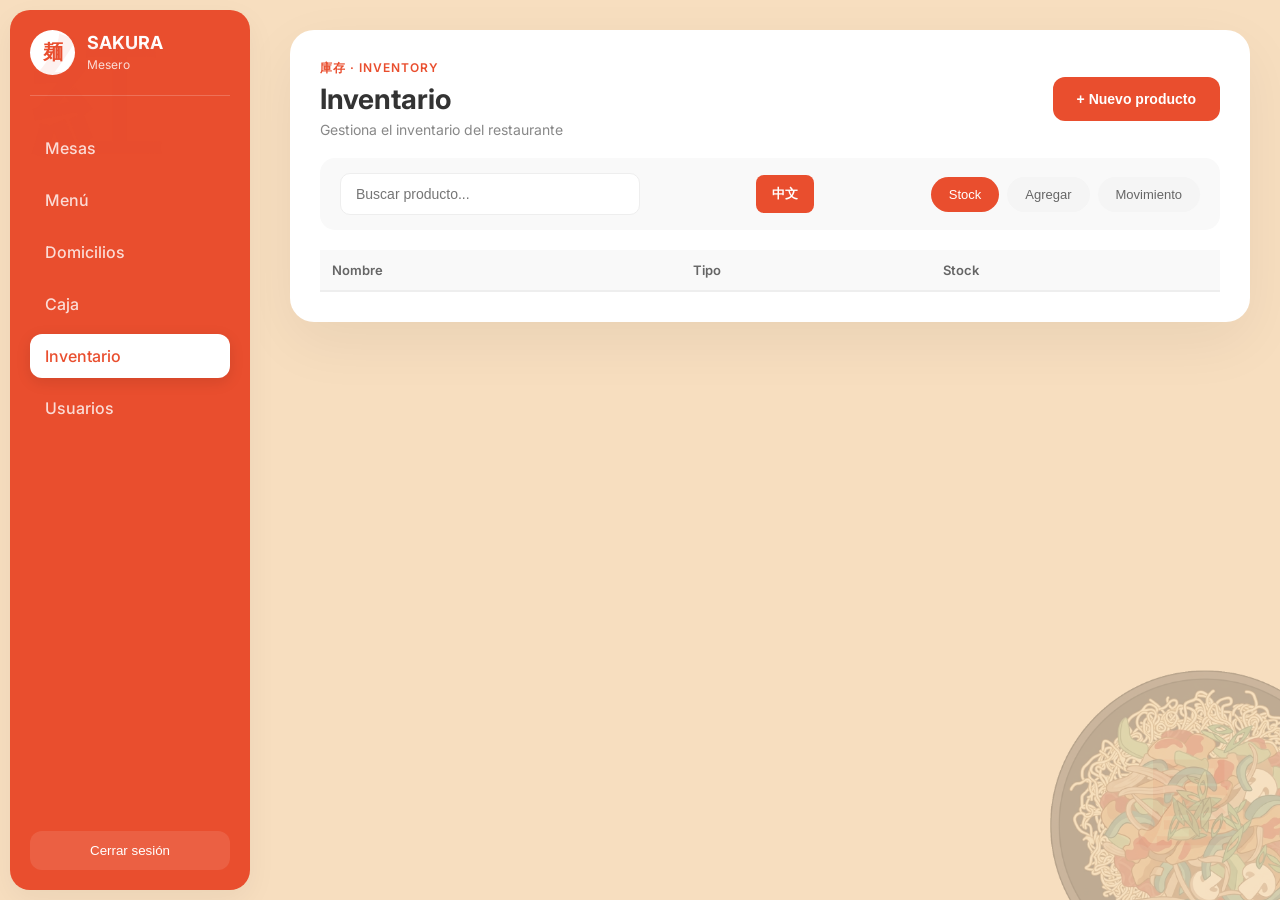
==== commit 66053422: "finalizacion de inventario-domicilios" ====
--- a/inventario/index.html
+++ b/inventario/index.html
@@ -4,43 +4,90 @@
   <meta charset="UTF-8">
   <title>Inventario</title>
   <link rel="stylesheet" href="./style.css">
+  <script src="script.js" defer></script>
 </head>
 <body>
 
-<div class="app">
+<!-- Logo SAKURA -->
+
+
+<!-- Kanjis decorativos -->
+<span class="kanji-decorative" style="
+  position: fixed;
+  top: 2rem;
+  left: 2rem;
+  font-size: 8rem;
+  line-height: 1;
+  display: block;
+  color: hsla(10, 80%, 55%, 0.08);
+  font-weight: 700;
+  user-select: none;
+  z-index: 0;
+">紅</span>
+
+<span class="kanji-decorative" style="
+  position: fixed;
+  bottom: 3rem;
+  right: 3rem;
+  font-size: 6rem;
+  line-height: 1;
+  display: block;
+  color: hsla(10, 80%, 55%, 0.08);
+  font-weight: 700;
+  user-select: none;
+  z-index: 0;
+">屋</span>
+
+<!-- Imagen decorativa rotando -->
+<img src="../src/chopsuey.png" alt="" class="decor-rotate" style="user-select: none;">
+
+<div class="layout">
 <aside class="sidebar">
 
-  <div class="user">
-    <div class="avatar"></div>
-    <span>Mesero</span>
+  <div class="brand">
+    <div class="logo">麺</div>
+    <div>
+      <h3>SAKURA</h3>
+      <span>Mesero</span>
+    </div>
   </div>
 
   <nav>
     <a href="../mesas/pedidos/mesas.pedidos.html">Mesas</a>
-    <a href="rapido.html">Rápido</a>
-    <a href="domicilios.html">Domicilios</a>
-    <a href="caja.html">Caja</a>
-    <a href="inventario.html" class="active">Inventario</a>
-    <a href="historial.html">Historial</a>
+    <a href="../rapido.html">Menú</a>
+    <a href="../domicilios/domicilios.html">Domicilios</a>
+    <a href="../caja.html">Caja</a>
+    <a href="index.html" class="active">Inventario</a>
+    <a href="../historial.html">Usuarios</a>
   </nav>
+
+  <button class="logout">Cerrar sesión</button>
 
 </aside>
 
-<main class="main">
+<main class="content">
   <div class="container">
 
     <div class="card">
 
       <!-- HEADER -->
       <div class="header">
-        <h1>Inventory</h1>
+        <div class="header-left">
+          <span class="breadcrumb" id="breadcrumb">庫存 · INVENTORY</span>
+          <h1 id="pageTitle">Inventario</h1>
+          <p id="pageSubtitle">Gestiona el inventario del restaurante</p>
+        </div>
+        <button class="btn-primary" id="newBtn" onclick="cambiarSeccion('crear', document.querySelectorAll('.tabs button')[1])">+ Nuevo producto</button>
+      </div>
 
-        <input type="text" id="search" placeholder="Search..." onkeyup="filtrar()">
+      <div class="filters">
+        <input type="text" id="search" placeholder="Buscar producto..." onkeyup="filtrar()">
+        <button id="langToggle" class="lang-btn" onclick="cambiarIdioma()">中文</button>
 
         <div class="tabs">
-          <button onclick="cambiarSeccion('stock', this)" class="active">Stock</button>
-        <button onclick="cambiarSeccion('crear', this)">Add Product</button>
-        <button onclick="cambiarSeccion('mov', this)">Movimiento</button>
+          <button onclick="cambiarSeccion('stock', this)" class="active" id="tabStock">Stock</button>
+        <button onclick="cambiarSeccion('crear', this)" id="tabCrear">Agregar</button>
+        <button onclick="cambiarSeccion('mov', this)" id="tabMov">Movimiento</button>
         </div>
       </div>
 
@@ -49,9 +96,9 @@
         <table>
           <thead>
             <tr>
-              <th>Nombre</th>
-              <th>Tipo</th>
-              <th>Stock</th>
+              <th id="thNombre">Nombre</th>
+              <th id="thTipo">Tipo</th>
+              <th id="thStock">Stock</th>
             </tr>
           </thead>
           <tbody id="tablaBody"></tbody>
@@ -62,11 +109,11 @@
       <div id="crear" class="seccion">
         <input type="text" id="nombre" placeholder="Nombre">
         <select id="tipo">
-          <option value="gramos">Gramos</option>
-          <option value="unidad">Unidad</option>
+          <option value="gramos" id="optGramos">Gramos</option>
+          <option value="unidad" id="optUnidad">Unidad</option>
         </select>
         <input type="number" id="stockInput" placeholder="Stock">
-        <button class="btn-main" onclick="crearInsumo()">Crear</button>
+        <button class="btn-main" id="btnCrear" onclick="crearInsumo()">Crear</button>
       </div>
 
       <!-- MOVIMIENTO -->
@@ -74,11 +121,11 @@
         <select id="insumoSelect"></select>
         <input type="number" id="cantidadMov" placeholder="Cantidad">
         <select id="tipoMov">
-          <option value="entrada">Entrada</option>
-          <option value="salida">Salida</option>
-          <option value="ajuste">Ajuste</option>
+          <option value="entrada" id="optEntrada">Entrada</option>
+          <option value="salida" id="optSalida">Salida</option>
+          <option value="ajuste" id="optAjuste">Ajuste</option>
         </select>
-        <button class="btn-main" onclick="registrarMovimiento()">Aplicar</button>
+        <button class="btn-main" id="btnAplicar" onclick="registrarMovimiento()">Aplicar</button>
       </div>
 
     </div>
@@ -86,13 +133,6 @@
   </div>
 </main>
 
-</div>
-
-
-
-  </div>
-</div>
 <div id="toast" class="toast"></div>
-<script src="script.js"></script>
 </body>
 </html>
--- a/inventario/style.css
+++ b/inventario/style.css
@@ -1,16 +1,12 @@
 @import url('https://fonts.googleapis.com/css2?family=Inter:wght@300;400;500;700&display=swap');
 
 :root {
-    --primary: #ff5a3c;
-    --primary-dark: #e94e2e;
-    --sidebar: linear-gradient(180deg, rgb(255, 255, 228), rgb(255, 255, 228));
-    --bg: rgb(255, 255, 228);
-    --card: #2a2a2a;
-    --text: #ffffff;
-    --soft-text: #cfcfcf;
-}
-
-/* RESET */
+    --primary: #E94E2E;
+    --bg: #f7debf;
+    --text: #1E1E1E;
+    --gray: #D9D9D9;
+}
+
 * {
     box-sizing: border-box;
     margin: 0;
@@ -18,468 +14,287 @@
 }
 
 body {
-    margin: 0;
     font-family: 'Inter', sans-serif;
     background: var(--bg);
     color: var(--text);
-}
-
-/* ================= CARD PRINCIPAL ================= */
-
-.login__card {
-    width: 100%;
-    max-width: 2500px;
-    background: #ffffff;
+    min-height: 100vh;
+    position: relative;
+    overflow-x: hidden;
+}
+
+/* Imagen decorativa rotando */
+.decor-rotate {
+    position: fixed;
+    bottom: -100px;
+    right: -100px;
+    width: 350px;
+    height: 350px;
+    border-radius: 50%;
+    object-fit: cover;
+    opacity: 0.30;
+    z-index: 0;
+    animation: spin 20s linear infinite;
+}
+
+@keyframes spin {
+    from { transform: rotate(0deg); }
+    to { transform: rotate(360deg); }
+}
+
+/* Logo SAKURA */
+.sakura-logo {
+    position: absolute;
+    top: 20px;
+    left: 20px;
+    display: flex;
+    align-items: center;
+    gap: 10px;
+    z-index: 10;
+}
+
+.sakura-logo .logo-icon {
+    width: 40px;
+    height: 40px;
+    background: var(--primary);
+    color: white;
+    border-radius: 50%;
+    display: flex;
+    align-items: center;
+    justify-content: center;
+    font-size: 18px;
+    font-weight: bold;
+}
+
+.sakura-logo .logo-text {
+    display: flex;
+    flex-direction: column;
+}
+
+.sakura-logo .logo-text span:first-child {
+    font-size: 16px;
+    font-weight: 700;
+    color: var(--primary);
+    letter-spacing: 2px;
+}
+
+.sakura-logo .logo-text span:last-child {
+    font-size: 10px;
+    color: #999;
+    text-transform: uppercase;
+    letter-spacing: 1px;
+}
+
+/* Kanjis decorativos */
+.kanji-decorative {
+    pointer-events: none;
+}
+
+/* LAYOUT */
+.layout {
+    display: flex;
+    height: 100vh;
+}
+
+/* SIDEBAR */
+.sidebar {
+    width: 240px;
+    background: var(--primary);
+    color: white;
+    padding: 20px;
+    display: flex;
+    flex-direction: column;
+    border-radius: 20px;
+    margin: 10px;
+    box-shadow: 0 10px 30px rgba(0, 0, 0, 0.05);
+}
+
+.brand {
+    display: flex;
+    align-items: center;
+    gap: 12px;
+    margin-bottom: 30px;
+    padding-bottom: 20px;
+    border-bottom: 1px solid rgba(255,255,255,0.2);
+}
+
+.logo {
+    width: 45px;
+    height: 45px;
+    background: white;
+    color: var(--primary);
+    border-radius: 50%;
+    display: flex;
+    align-items: center;
+    justify-content: center;
+    font-size: 20px;
+    font-weight: bold;
+}
+
+.brand h3 {
+    font-size: 18px;
+    margin: 0;
+}
+
+.brand span {
+    font-size: 12px;
+    opacity: 0.8;
+}
+
+nav {
+    display: flex;
+    flex-direction: column;
+    gap: 8px;
+}
+
+nav a {
+    padding: 12px 15px;
+    border-radius: 12px;
+    cursor: pointer;
+    opacity: .8;
+    font-weight: 500;
+    transition: all 0.2s;
+    text-decoration: none;
+    color: white;
+}
+
+nav a:hover {
+    opacity: 1;
+    background: rgba(255,255,255,0.1);
+}
+
+nav a.active {
+    background: white;
+    color: var(--primary);
+    opacity: 1;
+    box-shadow: 0 4px 15px rgba(0,0,0,0.1);
+}
+
+.logout {
+    margin-top: auto;
+    background: rgba(255,255,255,0.1);
+    border: none;
+    color: white;
+    cursor: pointer;
+    padding: 12px;
+    border-radius: 12px;
+    font-weight: 500;
+    transition: background 0.2s;
+}
+
+.logout:hover {
+    background: rgba(255,255,255,0.2);
+}
+
+/* CONTENT */
+.content {
+    flex: 1;
+    padding: 30px;
+    overflow-y: auto;
+}
+
+/* CONTAINER */
+.container {
+    background: white;
     border-radius: 24px;
-    padding: 50px;
-
-    display: flex;
-    position: relative;
-    overflow: hidden;
-
+    padding: 30px;
     box-shadow: 0 20px 60px rgba(0, 0, 0, 0.06);
 }
 
-/* ================= SECCIONES ================= */
-
-.login__info,
-.login__visual,
-.register__info {
-    width: 50%;
-    transition: all 0.6s cubic-bezier(0.65, 0, 0.35, 1);
-}
-
-/* ================= TIPOGRAFÍA ================= */
-
-.login__chinese {
+/* HEADER */
+.header {
+    display: flex;
+    justify-content: space-between;
+    align-items: center;
+    margin-bottom: 20px;
+}
+
+.header-left {
+    display: flex;
+    flex-direction: column;
+    gap: 5px;
+}
+
+.breadcrumb {
     color: var(--primary);
-    font-size: 26px;
-    font-weight: 500;
+    font-size: 12px;
+    font-weight: 600;
+    letter-spacing: 1px;
+}
+
+.header h1 {
+    font-size: 28px;
+    color: #333;
+}
+
+.header p {
+    color: #888;
+    font-size: 14px;
+}
+
+.btn-primary {
+    background: var(--primary);
+    color: white;
+    border: none;
+    padding: 14px 24px;
+    border-radius: 12px;
+    cursor: pointer;
+    font-weight: 600;
+    font-size: 14px;
+    transition: all 0.3s;
+}
+
+.btn-primary:hover {
+    filter: brightness(0.95);
+}
+
+/* FILTERS */
+.filters {
+    display: flex;
+    justify-content: space-between;
+    align-items: center;
     margin-bottom: 20px;
-    letter-spacing: 2px;
-}
-
-.register__chinese {
-    color: var(--primary);
-    font-size: 24px;
-    font-weight: 500;
-}
-
-.login__title {
-    font-size: 36px;
-    font-weight: 700;
-    margin-bottom: 10px;
-    line-height: 1.2;
-    color: #2a2a2a;
-}
-
-h2{
-    color: #2a2a2a;
-}
-
-.login__text {
+    background: #f9f9f9;
+    padding: 15px 20px;
+    border-radius: 15px;
+}
+
+.filters input {
+    padding: 12px 15px;
+    border-radius: 10px;
+    border: 1px solid #eee;
+    width: 300px;
     font-size: 14px;
-    line-height: 1.6;
-    color: hsl(0 0% 40%);
-    margin-bottom: 25px;
-}
-
-/* ================= FORM ================= */
-
-.form {
-    width: 100%;
-}
-
-.form__group {
-    margin-bottom: 15px;
-}
-
-.form input,
-select {
-    width: 100%;
-    height: 48px;
-    padding: 12px;
-    border: 1px solid var(--gray);
-    border-radius: 10px;
-    font-size: 14px;
-    background: var(--soft-gray);
-    transition: all 0.2s ease;
-}
-
-.form input:focus,
-select:focus {
+    transition: border-color 0.2s;
+}
+
+.filters input:focus {
     outline: none;
     border-color: var(--primary);
-    background: white;
-}
-
-/* ================= BOTONES ================= */
-
-.botones {
-    display: flex;
-    gap: 5px;
-    margin-top: 30px;
-    height: 52px;
-}
-
-.btn-primary {
-    width: 100%;
-    background: var(--primary);
-    color: white;
+}
+
+.tabs {
+    display: flex;
+    gap: 8px;
+}
+
+.tabs button {
+    padding: 10px 18px;
     border: none;
-    padding: 10px;
-    border-radius: 8px;
-    cursor: pointer;
-}
-
-.btn-primary:hover {
-    background: #d94325;
-}
-
-.btn-secondary {
-    width: 100%;
-    border: 1px solid var(--primary);
-    background: transparent;
-    color: var(--primary);
-    padding: 10px;
-    border-radius: 8px;
-}
-
-.btn-secondary:hover {
-    background: var(--primary);
-    color: white;
-}
-
-.btn-thirdy {
-    width: 100%;
-    height: 52px;
-    margin-top: 10px;
-    background: transparent;
-    border: 1px solid var(--primary);
-    border-radius: 12px;
-    color: var(--primary);
-    font-size: 15px;
-    cursor: pointer;
-    transition: all 0.25s ease;
-}
-
-.btn-thirdy:hover {
-    background: var(--primary);
-    color: white;
-}
-
-/* ================= VISUAL ================= */
-
-.login__visual {
-    display: flex;
-    align-items: center;
-    justify-content: center;
-        width: 700px;
-    height: 700px;
-}
-
-.login__image {
-    width: 100%;
-    max-width: 320px;
-    transition: transform 0.6s ease;
-}
-
-.login__logo {
-    position: absolute;
-    bottom: -10px;
-    right: 20px;
-    width: 110px;
-    opacity: 0.9;
-}
-
-/* ================= REGISTRO ================= */
-
-.register__info {
-    position: absolute;
-    top: 0;
-    right: 0;
-    height: 100%;
-    padding: 50px;
-
-    display: flex;
-    flex-direction: column;
-    justify-content: center;
-
-    opacity: 0;
-    transform: translateX(100%);
-}
-
-/* ================= TABLAS ================= */
-
-table {
-    width: 100%;
-    border-collapse: collapse;
-    color: #333;
-}
-
-th {
-    text-align: left;
-    padding-bottom: 10px;
-}
-
-td {
-    padding: 10px 0;
-    border-bottom: 1px solid #ccc;
-}
-
-tr:hover {
-    background: var(--soft-gray);
-}
-
-/* ================= ESTADOS ================= */
-
-.login__card.active .login__info {
-    transform: translateX(-100%);
-    opacity: 0;
-}
-
-.login__card.active .login__visual {
-    transform: translateX(-120%);
-        width: 700px;
-    height: 700px;
-}
-
-.login__card.active .register__info {
-    transform: translateX(0);
-    opacity: 1;
-}
-
-.login__card.active .login__image {
-    transform: rotate(-180deg) scale(0.9);
-}
-
-/* ================= RESPONSIVE ================= */
-
-@media (max-width: 768px) {
-
-    .login__card {
-        flex-direction: column;
-        padding: 30px;
-    }
-
-    .login__info,
-    .login__visual {
-
-        width: 700px;
-    height: 700px;
-}
-    .register__info {
-        width: 100%;
-    }
-
-    .register__info {
-        position: relative;
-        transform: translateX(0);
-        opacity: 1;
-    }
-
-    .login__logo {
-        position: static;
-        margin-top: 20px;
-    }
-}
-
-/* BLOQUES SEPARADOS */
-.bloque {
-    background: #ececec;
-    padding: 20px;
-    border-radius: 15px;
-    margin-bottom: 20px;
-}
-
-/* TITULOS INTERNOS */
-.bloque h3 {
-    font-size: 14px;
-    margin-bottom: 10px;
-    color: hsl(0 0% 30%);
-}
-
-/* CONTENEDOR TABLA */
-.tabla-container {
-    background: #eeeeee;
-    padding: 20px;
-    border-radius: 15px;
-}
-
-/* SCROLL SI CRECE */
-.tabla-container table {
-    margin-top: 10px;
-}
-
-.tabla-container {
-    max-height: 400px;
-    overflow-y: auto;
-    width: 700px;
-    height: 700px;
-}
-
-/* MEJOR DISTRIBUCIÓN */
-.login__info {
-    width: 40%;
-}
-
-.login__visual {
-    padding-left: 10px;
-    align-items: flex-start; /* 👈 clave */
-    width: 700px;
-    height: 700px;
-}
-
-/* EVITA QUE TODO SE APRIETE */
-.login__card {
-    width: 100%;
-    height: 100%;
+    border-radius: 25px;
     background: #f5f5f5;
-    border-radius: 20px;
-    padding: 25px;
-
-    display: flex;
-    gap: 30px;
-}
-
-/* ================= SIDEBAR ================= */
-
-.sidebar {
-    width: 220px;
-    background: var(--sidebar);
-    padding: 20px;
-    border-radius: 20px;
-    margin: 10px;
-    display: flex;
-    flex-direction: column;
-    gap: 20px;
-    border: 5px black;
-    box-shadow: 0 20px 60px rgba(0, 0, 0, 0.25);
-}
-
-/* USER */
-.user {
-    display: flex;
-    align-items: center;
-    gap: 10px;
-    color: white;
-}
-
-.avatar {
-    width: 35px;
-    height: 35px;
-    background: white;
-    border-radius: 50%;
-}
-
-.user span {
-    font-size: 14px;
+    cursor: pointer;
+    font-size: 13px;
     font-weight: 500;
-}
-
-/* NAV */
-.sidebar nav {
-    display: flex;
-    flex-direction: column;
-    gap: 10px;
-    border: 5px black;
-}
-
-/* LINKS */
-.sidebar a {
-    padding: 10px;
-    border-radius: 10px;
-    text-decoration: none;
-    color: rgb(58, 55, 55);
-    background: rgba(255,255,255,0.1);
-    transition: 0.2s;
-    border: 5px black;
-}
-
-/* HOVER */
-.sidebar a:hover {
-    background: rgba(255,255,255,0.25);
-}
-
-/* ACTIVO */
-.sidebar a.active {
-    background: white;
-    color: var(--primary-dark);
-    border: 5px black;
-}
-
-/* OPCIONAL: estado inactivo visual */
-.sidebar a:not(.active) {
-    opacity: 0.85;
-    border: 5px black;
-}
-
-.app {
-    display: flex;
-    height: 100vh;
-}
-
-/* FONDO */
-.main {
-    flex: 1;
-    padding: 40px;
-    display: flex;
-}
-
-/* LETRAS CHINAS DE FONDO */
-.main::before {
-    content: "库存";
-    position: absolute;
-    right: 50px;
-    top: 50px;
-    font-size: 200px;
-    color: rgba(0,0,0,0.05);
-    pointer-events: none;
-}
-
-/* CARD */
-.card {
-    width: 90%;
-    max-width: 1100px;
-    min-height: 500px;
-
-    background: #fff;
-    border-radius: 20px;
-    padding: 30px;
-
-    box-shadow: 0 25px 80px rgba(0,0,0,0.1);
-}
-
-/* HEADER */
-.header h1 {
-    font-size: 32px;
-    color: #222;
-}
-
-.header input {
-    width: 100%;
-    margin: 15px 0;
-    padding: 12px;
-    border-radius: 25px;
-    border: 1px solid #ddd;
-}
-
-/* TABS */
-.tabs {
-    display: flex;
-    gap: 10px;
-}
-
-.tabs button {
-    padding: 10px 20px;
-    border-radius: 20px;
-    border: none;
+    color: #666;
+    transition: all 0.2s;
+}
+
+.tabs button:hover {
     background: #eee;
-    cursor: pointer;
 }
 
 .tabs button.active {
-    background: #ff5a3c;
+    background: var(--primary);
     color: white;
 }
 
@@ -493,54 +308,74 @@
     display: block;
 }
 
-/* TABLA */
+/* TABLAS */
 table {
     width: 100%;
+    border-collapse: collapse;
 }
 
 th {
     text-align: left;
-    color: #777;
+    padding: 12px;
+    background: #f9f9f9;
+    font-weight: 600;
+    font-size: 13px;
+    color: #666;
+    border-bottom: 2px solid #eee;
 }
 
 td {
-    padding: 10px 0;
+    padding: 12px;
     border-bottom: 1px solid #eee;
+}
+
+tr:hover {
+    background: #fafafa;
+}
+
+/* FORMULARIOS */
+.seccion input,
+.seccion select {
+    width: 100%;
+    padding: 14px 16px;
+    border: 2px solid #eee;
+    border-radius: 12px;
+    font-size: 14px;
+    transition: all 0.2s;
+    margin-bottom: 12px;
+    background: white;
+}
+
+.seccion input:focus,
+.seccion select:focus {
+    outline: none;
+    border-color: var(--primary);
 }
 
 /* BOTÓN PRINCIPAL */
 .btn-main {
-    background: #ff5a3c;
+    background: var(--primary);
     color: white;
     border: none;
-    padding: 12px;
-    border-radius: 10px;
+    padding: 14px 24px;
+    border-radius: 12px;
     width: 100%;
     margin-top: 10px;
-}
-
-/* INPUTS */
-.seccion input, .seccion select {
-    width: 100%;
-    padding: 12px;
-    margin-bottom: 10px;
-    border-radius: 10px;
-    border: 1px solid #ddd;
-}
-
-.container {
-    width: 100%;
-    height: 100%;
-    display: flex;
-    justify-content: center;
-    align-items: center;
-}
-
+    font-weight: 600;
+    cursor: pointer;
+    transition: all 0.3s;
+}
+
+.btn-main:hover {
+    filter: brightness(0.95);
+}
+
+/* TOAST */
 .toast {
     position: fixed;
     bottom: 30px;
     right: 30px;
-    background: #ff5a3c;
+    background: var(--primary);
     color: white;
     padding: 15px 25px;
     border-radius: 12px;
@@ -554,4 +389,53 @@
 .toast.show {
     opacity: 1;
     transform: translateY(0);
+}
+
+/* BOTÓN IDIOMA */
+.lang-btn {
+    background: var(--primary);
+    color: white;
+    border: none;
+    padding: 10px 16px;
+    border-radius: 8px;
+    cursor: pointer;
+    font-weight: 600;
+    font-size: 13px;
+    transition: all 0.2s;
+}
+
+.lang-btn:hover {
+    filter: brightness(0.95);
+}
+
+/* RESPONSIVE */
+@media (max-width: 768px) {
+    .layout {
+        flex-direction: column;
+    }
+    
+    .sidebar {
+        width: 100%;
+        margin: 10px 10px 0 10px;
+    }
+    
+    .filters {
+        flex-direction: column;
+        gap: 15px;
+    }
+    
+    .filters input {
+        width: 100%;
+    }
+    
+    .tabs {
+        flex-wrap: wrap;
+        justify-content: center;
+    }
+    
+    .header {
+        flex-direction: column;
+        gap: 15px;
+        text-align: center;
+    }
 }
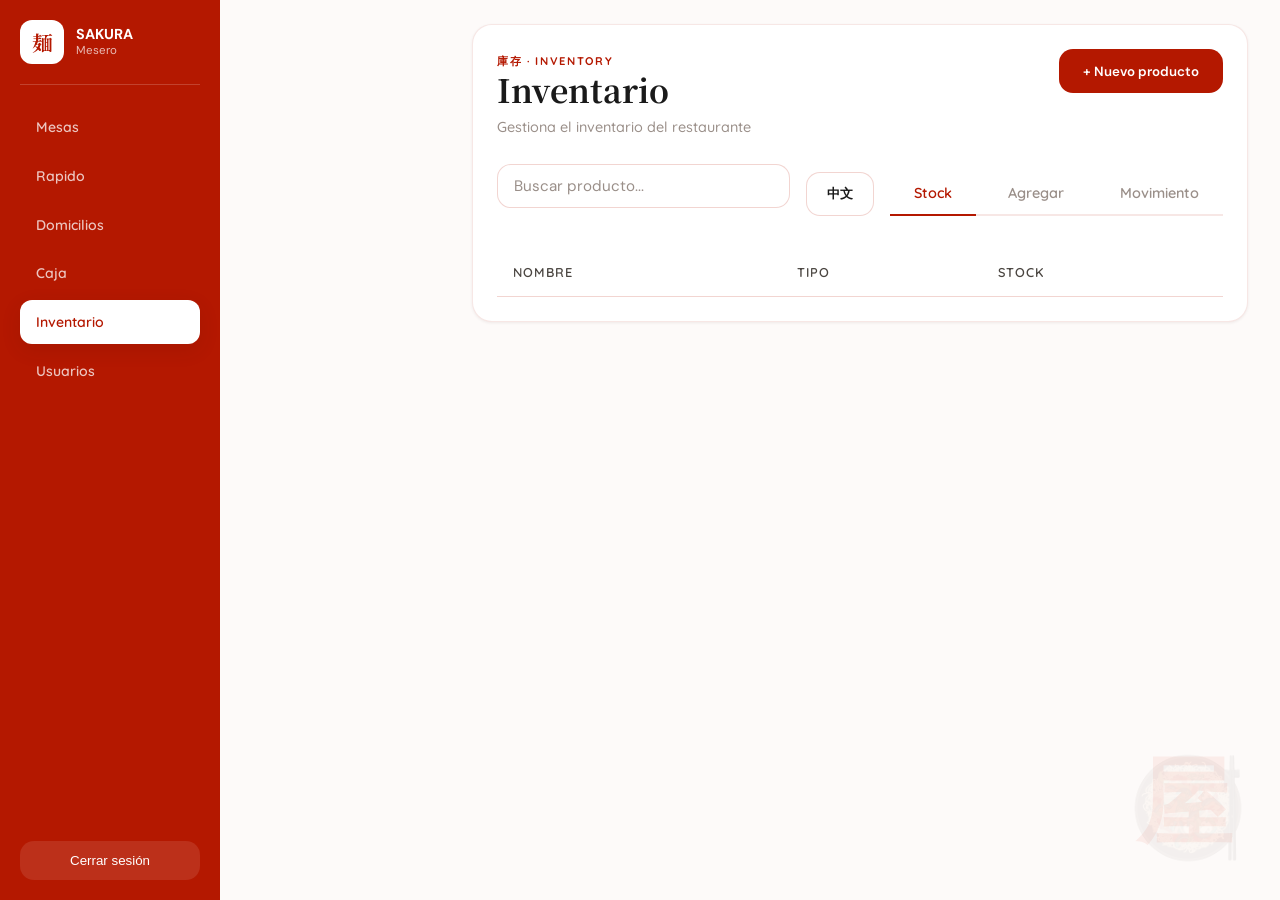
==== commit 73c6a1e9: "arreglos menores" ====
--- a/inventario/index.html
+++ b/inventario/index.html
@@ -54,11 +54,11 @@
 
   <nav>
     <a href="../mesas/pedidos/mesas.pedidos.html">Mesas</a>
-    <a href="../rapido.html">Menú</a>
-    <a href="../domicilios/domicilios.html">Domicilios</a>
-    <a href="../caja.html">Caja</a>
-    <a href="index.html" class="active">Inventario</a>
-    <a href="../historial.html">Usuarios</a>
+      <a href="../NewRapido/index.html">Rapido</a>
+      <a href="../domicilios/domicilios.html">Domicilios</a>
+      <a href="../caja.html">Caja</a>
+      <a class="active">Inventario</a>
+      <a href="../historial.html">Usuarios</a>
   </nav>
 
   <button class="logout">Cerrar sesión</button>
--- a/inventario/style.css
+++ b/inventario/style.css
@@ -1,441 +1,458 @@
-@import url('https://fonts.googleapis.com/css2?family=Inter:wght@300;400;500;700&display=swap');
+@import url('https://fonts.googleapis.com/css2?family=DM+Sans:wght@300;400;500;600;700&family=Noto+Serif+SC:wght@400;600;700&family=Quicksand:wght@400;500;600;700&display=swap');
+
+/* ============================================================
+   INVENTARIO — Sistema de diseño unificado con NewRapido
+   Tablet-first · Sin scroll horizontal · Touch-optimized
+   ============================================================ */
 
 :root {
-    --primary: #E94E2E;
-    --bg: #f7debf;
-    --text: #1E1E1E;
-    --gray: #D9D9D9;
-}
-
-* {
-    box-sizing: border-box;
-    margin: 0;
-    padding: 0;
+  --red:          #b41800;
+  --red-hover:    #961400;
+  --red-dark:     #7e1100;
+  --red-soft:     #fae8e5;
+  --red-ghost:    rgba(180,24,0,.08);
+
+  --bg:           #ffffff;
+  --bg-soft:      #fdfaf9;
+  --bg-muted:     #f5f0ee;
+
+  --ink:          #1a1a1a;
+  --ink-soft:     #4a4540;
+  --muted:        #9a8f89;
+  --border:       rgba(180,24,0,.18);
+  --border-light: rgba(180,24,0,.10);
+
+  --sidebar-w:    220px;
+  --header-h:     72px;
+
+  --radius:       14px;
+  --radius-lg:    20px;
+  --radius-xl:    28px;
+
+  --shadow-sm:    0 1px 3px rgba(60,20,10,.07);
+  --shadow-md:    0 6px 20px rgba(60,20,10,.10);
+  --shadow-lg:    0 16px 48px rgba(60,20,10,.14);
+
+  --font-body:    'DM Sans', system-ui, sans-serif;
+  --font-display: 'Noto Serif SC', serif;
+  --font-ui:      'Quicksand', sans-serif;
+
+  --transition:   .2s cubic-bezier(.4,0,.2,1);
+}
+
+*, *::before, *::after { 
+  box-sizing: border-box; 
+  margin: 0; 
+  padding: 0; 
+}
+
+html {
+  height: 100%;
+  font-size: 16px;
+  -webkit-text-size-adjust: 100%;
 }
 
 body {
-    font-family: 'Inter', sans-serif;
-    background: var(--bg);
-    color: var(--text);
-    min-height: 100vh;
-    position: relative;
-    overflow-x: hidden;
-}
-
-/* Imagen decorativa rotando */
+  font-family: var(--font-body);
+  background: var(--bg-soft);
+  color: var(--ink);
+  height: 100%;
+  overflow-x: hidden;
+  overflow-y: auto;
+  -webkit-font-smoothing: antialiased;
+  -webkit-tap-highlight-color: transparent;
+}
+
+.layout {
+  display: flex;
+  min-height: 100vh;
+  overflow: hidden;
+}
+
+.sidebar {
+  width: var(--sidebar-w);
+  height: 100vh;
+  background: var(--red);
+  display: flex;
+  flex-direction: column;
+  padding: 1.25rem;
+  z-index: 50;
+  overflow: hidden;
+  flex-shrink: 0;
+}
+
+.brand {
+  display: flex;
+  align-items: center;
+  gap: .75rem;
+  padding-bottom: 1.25rem;
+  border-bottom: 1px solid rgba(255,255,255,.18);
+  margin-bottom: 1.25rem;
+  flex-shrink: 0;
+}
+
+.logo {
+  width: 44px; 
+  height: 44px;
+  background: white;
+  border-radius: 12px;
+  display: flex;
+  align-items: center;
+  justify-content: center;
+  flex-shrink: 0;
+  overflow: hidden;
+  font-family: var(--font-display);
+  font-size: 1.3rem;
+  color: var(--red);
+  font-weight: 700;
+  margin: 0;
+  padding: 0;
+}
+
+.brand h3 {
+  font-size: .9rem;
+  font-weight: 700;
+  color: white;
+  line-height: 1.2;
+  margin: 0;
+}
+
+.brand span {
+  font-size: .72rem;
+  color: rgba(255,255,255,.7);
+  display: block;
+}
+
+nav {
+  display: flex;
+  flex-direction: column;
+  gap: .3rem;
+  flex: 1;
+}
+
+nav a {
+  display: flex;
+  align-items: center;
+  gap: .6rem;
+  padding: .75rem 1rem;
+  border-radius: 12px;
+  font-size: .875rem;
+  font-weight: 600;
+  color: rgba(255,255,255,.75);
+  transition: var(--transition);
+  font-family: var(--font-ui);
+  min-height: 44px;
+  text-decoration: none;
+}
+
+nav a:hover {
+  background: rgba(255,255,255,.12);
+  color: white;
+}
+
+nav a.active {
+  background: white;
+  color: var(--red);
+  box-shadow: var(--shadow-md);
+}
+
+.logout {
+  margin-top: auto;
+  background: rgba(255,255,255,0.1);
+  border: none;
+  color: white;
+  cursor: pointer;
+  padding: 12px;
+  border-radius: var(--radius);
+  font-weight: 500;
+  transition: background 0.2s;
+}
+
+.logout:hover {
+ background: rgba(255,255,255,0.2);
+}
+
+.content {
+  margin-left: var(--sidebar-w);
+  flex: 1;
+  display: flex;
+  flex-direction: column;
+  height: 100vh;
+  overflow: hidden;
+  min-width: 0;
+}
+
+.container {
+  flex: 1;
+  overflow-y: auto;
+  overflow-x: hidden;
+  padding: 1.5rem 2rem;
+}
+
+.card {
+  background: var(--bg);
+  border-radius: var(--radius-lg);
+  border: 1px solid var(--border-light);
+  box-shadow: var(--shadow-sm);
+  padding: 1.5rem;
+}
+
+.header {
+  display: flex;
+  justify-content: space-between;
+  align-items: flex-start;
+  margin-bottom: 1.5rem;
+  gap: 2rem;
+}
+
+.header-left {
+  flex: 1;
+}
+
+.breadcrumb {
+  font-size: .7rem;
+  font-weight: 700;
+  letter-spacing: .15em;
+  text-transform: uppercase;
+  color: var(--red);
+  font-family: var(--font-ui);
+  margin-bottom: .5rem;
+}
+
+#pageTitle {
+  font-family: var(--font-display);
+  font-size: clamp(1.5rem, 2.5vw, 2.25rem);
+  font-weight: 700;
+  line-height: 1.2;
+  color: var(--ink);
+  margin-bottom: .5rem;
+}
+
+#pageSubtitle {
+  font-size: .9rem;
+  color: var(--muted);
+  line-height: 1.65;
+  font-family: var(--font-ui);
+  font-weight: 500;
+}
+
+.btn-primary {
+  background: var(--red);
+  color: white;
+  border: none;
+  padding: .75rem 1.5rem;
+  border-radius: var(--radius);
+  font-weight: 600;
+  cursor: pointer;
+  transition: var(--transition);
+  font-family: var(--font-body);
+  min-height: 44px;
+  display: flex;
+  align-items: center;
+  white-space: nowrap;
+}
+
+.btn-primary:hover {
+  background: var(--red-hover);
+  box-shadow: var(--shadow-md);
+}
+
+.filters {
+  display: flex;
+  gap: 1rem;
+  align-items: center;
+  margin-bottom: 1.5rem;
+  flex-wrap: wrap;
+}
+
+#search {
+  flex: 1;
+  min-width: 250px;
+  height: 44px;
+  border: 1.5px solid var(--border);
+  background: var(--bg);
+  border-radius: var(--radius);
+  padding: 0 1rem;
+  color: var(--ink);
+  outline: none;
+  transition: var(--transition);
+  font-size: .95rem;
+  font-family: var(--font-body);
+}
+
+#search::placeholder { color: var(--muted); }
+
+#search:focus {
+  border-color: var(--red);
+  box-shadow: 0 0 0 3px rgba(180,24,0,.1);
+}
+
+.lang-btn {
+  background: white;
+  border: 1.5px solid var(--border);
+  color: var(--ink);
+  padding: .75rem 1.25rem;
+  border-radius: var(--radius);
+  cursor: pointer;
+  font-weight: 600;
+  transition: var(--transition);
+  font-family: var(--font-ui);
+  min-height: 44px;
+}
+
+.lang-btn:hover {
+  border-color: var(--red);
+  color: var(--red);
+}
+
+.tabs {
+  display: flex;
+  gap: .5rem;
+  border-bottom: 2px solid var(--border-light);
+}
+
+.tabs button {
+  padding: .75rem 1.5rem;
+  border: none;
+  background: none;
+  color: var(--muted);
+  font-weight: 600;
+  cursor: pointer;
+  transition: var(--transition);
+  font-family: var(--font-ui);
+  border-bottom: 2px solid transparent;
+  margin-bottom: -2px;
+  font-size: .9rem;
+}
+
+.tabs button:hover {
+  color: var(--ink);
+}
+
+.tabs button.active {
+  color: var(--red);
+  border-bottom-color: var(--red);
+}
+
+.seccion {
+  display: none;
+}
+
+.seccion.active {
+  display: block;
+  animation: fadeSlideUp .3s ease both;
+}
+
+@keyframes fadeSlideUp {
+  from {
+    opacity: 0;
+    transform: translateY(10px);
+  }
+  to {
+    opacity: 1;
+    transform: translateY(0);
+  }
+}
+
+table {
+  width: 100%;
+  border-collapse: collapse;
+  margin-top: 1rem;
+}
+
+thead th {
+  text-align: left;
+  padding: 1rem;
+  font-weight: 600;
+  color: var(--ink-soft);
+  font-size: .8rem;
+  text-transform: uppercase;
+  letter-spacing: .08em;
+  border-bottom: 1.5px solid var(--border);
+  font-family: var(--font-ui);
+}
+
+tbody td {
+  padding: 1rem;
+  border-bottom: 1px solid var(--border-light);
+  color: var(--ink);
+  font-size: .9rem;
+}
+
+tbody tr:hover {
+  background: var(--bg-soft);
+}
+
+input[type="text"],
+input[type="number"],
+input[type="email"],
+input[type="password"],
+select,
+textarea {
+  width: 100%;
+  padding: .75rem 1rem;
+  border: 1.5px solid var(--border);
+  background: var(--bg);
+  border-radius: var(--radius);
+  color: var(--ink);
+  outline: none;
+  transition: var(--transition);
+  font-size: .95rem;
+  font-family: var(--font-body);
+  margin-bottom: 1rem;
+}
+
+input::placeholder,
+textarea::placeholder {
+  color: var(--muted);
+}
+
+input:focus,
+select:focus,
+textarea:focus {
+  border-color: var(--red);
+  box-shadow: 0 0 0 3px rgba(180,24,0,.1);
+}
+
+.btn-main {
+  background: var(--red);
+  color: white;
+  border: none;
+  padding: .75rem 1.5rem;
+  border-radius: var(--radius);
+  font-weight: 600;
+  cursor: pointer;
+  transition: var(--transition);
+  width: 100%;
+  min-height: 44px;
+  font-family: var(--font-body);
+}
+
+.btn-main:hover {
+  background: var(--red-hover);
+}
+
+
+
+/* ================= DECORATIVES ================= */
+
+.kanji-decorative {
+    font-family: 'Noto Serif JP', serif;
+    pointer-events: none;
+}
+
 .decor-rotate {
     position: fixed;
-    bottom: -100px;
-    right: -100px;
-    width: 350px;
-    height: 350px;
-    border-radius: 50%;
-    object-fit: cover;
-    opacity: 0.30;
-    z-index: 0;
-    animation: spin 20s linear infinite;
-}
-
-@keyframes spin {
+    bottom: 2rem;
+    right: 2rem;
+    width: 120px;
+    height: 120px;
+    opacity: 0.05;
+    animation: rotate 20s linear infinite;
+    pointer-events: none;
+}
+
+@keyframes rotate {
     from { transform: rotate(0deg); }
     to { transform: rotate(360deg); }
-}
-
-/* Logo SAKURA */
-.sakura-logo {
-    position: absolute;
-    top: 20px;
-    left: 20px;
-    display: flex;
-    align-items: center;
-    gap: 10px;
-    z-index: 10;
-}
-
-.sakura-logo .logo-icon {
-    width: 40px;
-    height: 40px;
-    background: var(--primary);
-    color: white;
-    border-radius: 50%;
-    display: flex;
-    align-items: center;
-    justify-content: center;
-    font-size: 18px;
-    font-weight: bold;
-}
-
-.sakura-logo .logo-text {
-    display: flex;
-    flex-direction: column;
-}
-
-.sakura-logo .logo-text span:first-child {
-    font-size: 16px;
-    font-weight: 700;
-    color: var(--primary);
-    letter-spacing: 2px;
-}
-
-.sakura-logo .logo-text span:last-child {
-    font-size: 10px;
-    color: #999;
-    text-transform: uppercase;
-    letter-spacing: 1px;
-}
-
-/* Kanjis decorativos */
-.kanji-decorative {
-    pointer-events: none;
-}
-
-/* LAYOUT */
-.layout {
-    display: flex;
-    height: 100vh;
-}
-
-/* SIDEBAR */
-.sidebar {
-    width: 240px;
-    background: var(--primary);
-    color: white;
-    padding: 20px;
-    display: flex;
-    flex-direction: column;
-    border-radius: 20px;
-    margin: 10px;
-    box-shadow: 0 10px 30px rgba(0, 0, 0, 0.05);
-}
-
-.brand {
-    display: flex;
-    align-items: center;
-    gap: 12px;
-    margin-bottom: 30px;
-    padding-bottom: 20px;
-    border-bottom: 1px solid rgba(255,255,255,0.2);
-}
-
-.logo {
-    width: 45px;
-    height: 45px;
-    background: white;
-    color: var(--primary);
-    border-radius: 50%;
-    display: flex;
-    align-items: center;
-    justify-content: center;
-    font-size: 20px;
-    font-weight: bold;
-}
-
-.brand h3 {
-    font-size: 18px;
-    margin: 0;
-}
-
-.brand span {
-    font-size: 12px;
-    opacity: 0.8;
-}
-
-nav {
-    display: flex;
-    flex-direction: column;
-    gap: 8px;
-}
-
-nav a {
-    padding: 12px 15px;
-    border-radius: 12px;
-    cursor: pointer;
-    opacity: .8;
-    font-weight: 500;
-    transition: all 0.2s;
-    text-decoration: none;
-    color: white;
-}
-
-nav a:hover {
-    opacity: 1;
-    background: rgba(255,255,255,0.1);
-}
-
-nav a.active {
-    background: white;
-    color: var(--primary);
-    opacity: 1;
-    box-shadow: 0 4px 15px rgba(0,0,0,0.1);
-}
-
-.logout {
-    margin-top: auto;
-    background: rgba(255,255,255,0.1);
-    border: none;
-    color: white;
-    cursor: pointer;
-    padding: 12px;
-    border-radius: 12px;
-    font-weight: 500;
-    transition: background 0.2s;
-}
-
-.logout:hover {
-    background: rgba(255,255,255,0.2);
-}
-
-/* CONTENT */
-.content {
-    flex: 1;
-    padding: 30px;
-    overflow-y: auto;
-}
-
-/* CONTAINER */
-.container {
-    background: white;
-    border-radius: 24px;
-    padding: 30px;
-    box-shadow: 0 20px 60px rgba(0, 0, 0, 0.06);
-}
-
-/* HEADER */
-.header {
-    display: flex;
-    justify-content: space-between;
-    align-items: center;
-    margin-bottom: 20px;
-}
-
-.header-left {
-    display: flex;
-    flex-direction: column;
-    gap: 5px;
-}
-
-.breadcrumb {
-    color: var(--primary);
-    font-size: 12px;
-    font-weight: 600;
-    letter-spacing: 1px;
-}
-
-.header h1 {
-    font-size: 28px;
-    color: #333;
-}
-
-.header p {
-    color: #888;
-    font-size: 14px;
-}
-
-.btn-primary {
-    background: var(--primary);
-    color: white;
-    border: none;
-    padding: 14px 24px;
-    border-radius: 12px;
-    cursor: pointer;
-    font-weight: 600;
-    font-size: 14px;
-    transition: all 0.3s;
-}
-
-.btn-primary:hover {
-    filter: brightness(0.95);
-}
-
-/* FILTERS */
-.filters {
-    display: flex;
-    justify-content: space-between;
-    align-items: center;
-    margin-bottom: 20px;
-    background: #f9f9f9;
-    padding: 15px 20px;
-    border-radius: 15px;
-}
-
-.filters input {
-    padding: 12px 15px;
-    border-radius: 10px;
-    border: 1px solid #eee;
-    width: 300px;
-    font-size: 14px;
-    transition: border-color 0.2s;
-}
-
-.filters input:focus {
-    outline: none;
-    border-color: var(--primary);
-}
-
-.tabs {
-    display: flex;
-    gap: 8px;
-}
-
-.tabs button {
-    padding: 10px 18px;
-    border: none;
-    border-radius: 25px;
-    background: #f5f5f5;
-    cursor: pointer;
-    font-size: 13px;
-    font-weight: 500;
-    color: #666;
-    transition: all 0.2s;
-}
-
-.tabs button:hover {
-    background: #eee;
-}
-
-.tabs button.active {
-    background: var(--primary);
-    color: white;
-}
-
-/* SECCIONES */
-.seccion {
-    display: none;
-    margin-top: 20px;
-}
-
-.seccion.active {
-    display: block;
-}
-
-/* TABLAS */
-table {
-    width: 100%;
-    border-collapse: collapse;
-}
-
-th {
-    text-align: left;
-    padding: 12px;
-    background: #f9f9f9;
-    font-weight: 600;
-    font-size: 13px;
-    color: #666;
-    border-bottom: 2px solid #eee;
-}
-
-td {
-    padding: 12px;
-    border-bottom: 1px solid #eee;
-}
-
-tr:hover {
-    background: #fafafa;
-}
-
-/* FORMULARIOS */
-.seccion input,
-.seccion select {
-    width: 100%;
-    padding: 14px 16px;
-    border: 2px solid #eee;
-    border-radius: 12px;
-    font-size: 14px;
-    transition: all 0.2s;
-    margin-bottom: 12px;
-    background: white;
-}
-
-.seccion input:focus,
-.seccion select:focus {
-    outline: none;
-    border-color: var(--primary);
-}
-
-/* BOTÓN PRINCIPAL */
-.btn-main {
-    background: var(--primary);
-    color: white;
-    border: none;
-    padding: 14px 24px;
-    border-radius: 12px;
-    width: 100%;
-    margin-top: 10px;
-    font-weight: 600;
-    cursor: pointer;
-    transition: all 0.3s;
-}
-
-.btn-main:hover {
-    filter: brightness(0.95);
-}
-
-/* TOAST */
-.toast {
-    position: fixed;
-    bottom: 30px;
-    right: 30px;
-    background: var(--primary);
-    color: white;
-    padding: 15px 25px;
-    border-radius: 12px;
-    box-shadow: 0 10px 30px rgba(0,0,0,0.2);
-    opacity: 0;
-    transform: translateY(20px);
-    transition: 0.3s;
-    z-index: 999;
-}
-
-.toast.show {
-    opacity: 1;
-    transform: translateY(0);
-}
-
-/* BOTÓN IDIOMA */
-.lang-btn {
-    background: var(--primary);
-    color: white;
-    border: none;
-    padding: 10px 16px;
-    border-radius: 8px;
-    cursor: pointer;
-    font-weight: 600;
-    font-size: 13px;
-    transition: all 0.2s;
-}
-
-.lang-btn:hover {
-    filter: brightness(0.95);
-}
-
-/* RESPONSIVE */
-@media (max-width: 768px) {
-    .layout {
-        flex-direction: column;
-    }
-    
-    .sidebar {
-        width: 100%;
-        margin: 10px 10px 0 10px;
-    }
-    
-    .filters {
-        flex-direction: column;
-        gap: 15px;
-    }
-    
-    .filters input {
-        width: 100%;
-    }
-    
-    .tabs {
-        flex-wrap: wrap;
-        justify-content: center;
-    }
-    
-    .header {
-        flex-direction: column;
-        gap: 15px;
-        text-align: center;
-    }
 }
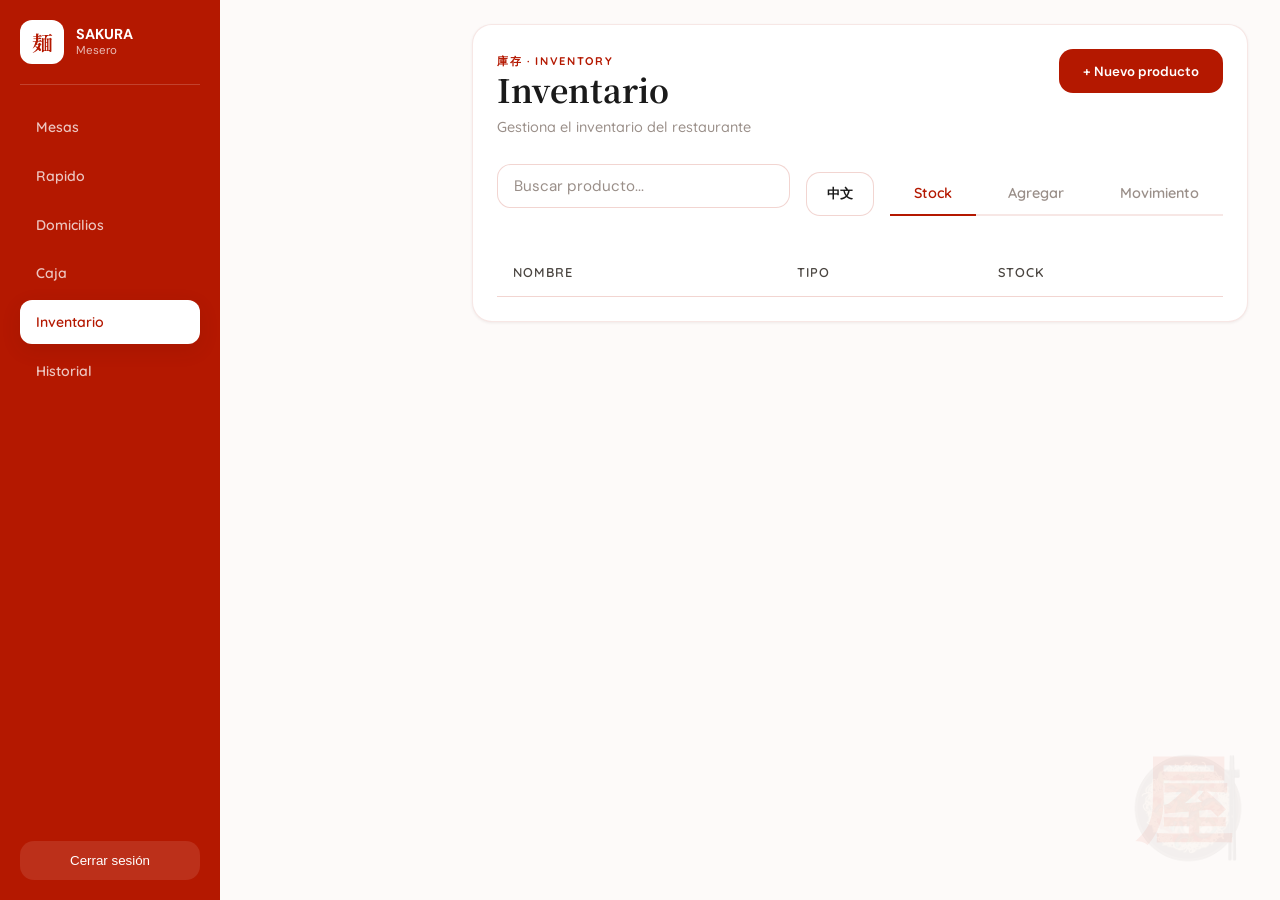
==== commit 4e492f9e: "arreglos menores" ====
--- a/inventario/index.html
+++ b/inventario/index.html
@@ -56,12 +56,12 @@
     <a href="../mesas/pedidos/mesas.pedidos.html">Mesas</a>
       <a href="../NewRapido/index.html">Rapido</a>
       <a href="../domicilios/domicilios.html">Domicilios</a>
-      <a href="../caja.html">Caja</a>
+      <a href="../NewRapido/caja.html">Caja</a>
       <a class="active">Inventario</a>
-      <a href="../historial.html">Usuarios</a>
+      <a href="../historial/historial.html">Historial</a>
   </nav>
 
-  <button class="logout">Cerrar sesión</button>
+  <button class="logout" onclick="location.href = '../login/index.html'">Cerrar sesión</button>
 
 </aside>
 
